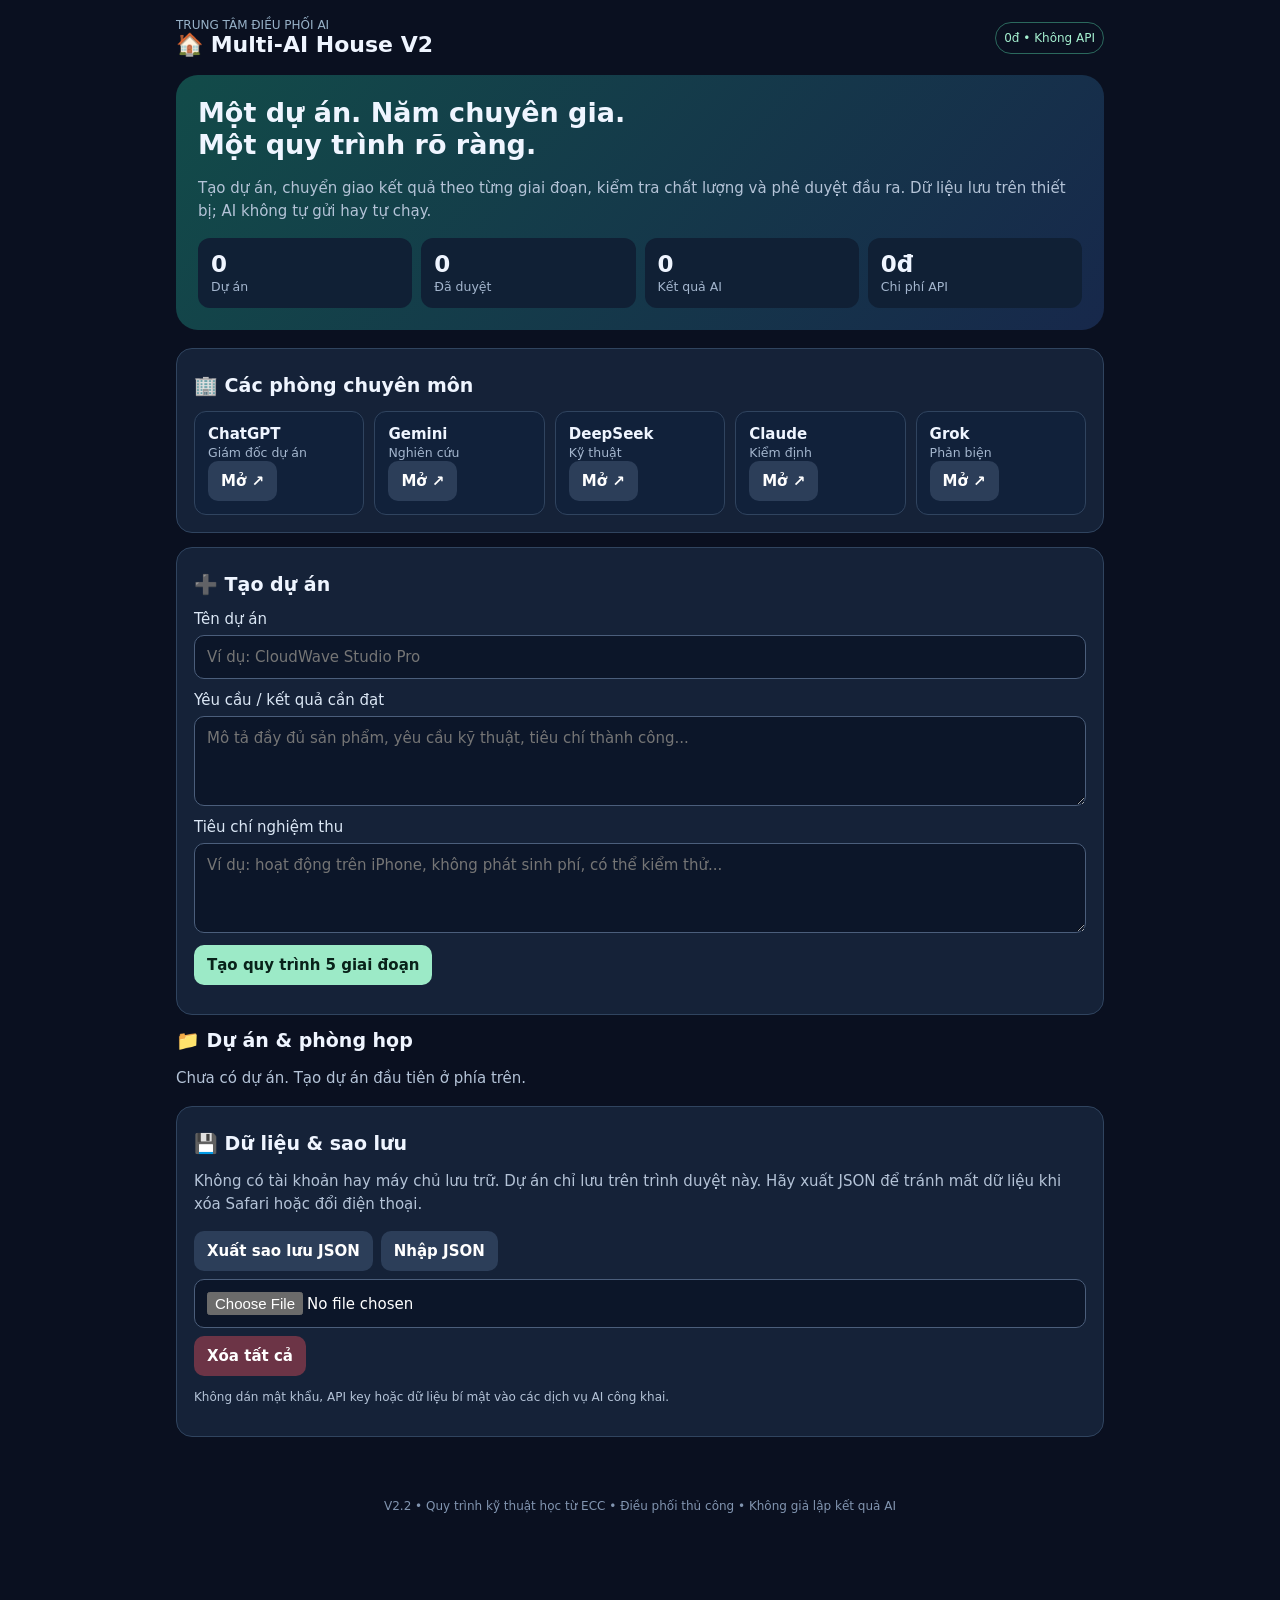
==== index.html @ 71cc1bdf "feat: structured test cases and fail-closed approval gate" ====
<!doctype html><html lang="vi"><head><meta charset="utf-8"><meta name="viewport" content="width=device-width,initial-scale=1,viewport-fit=cover"><meta name="theme-color" content="#0a1020"><title>Multi-AI House V2</title><style>
:root{color-scheme:dark}*{box-sizing:border-box}body{margin:0;background:#0a1020;color:#eff5ff;font:15px -apple-system,BlinkMacSystemFont,system-ui,sans-serif}main{max-width:960px;margin:auto;padding:18px 16px 75px}header{display:flex;justify-content:space-between;align-items:center;gap:12px}.brand{font-size:22px;font-weight:800}.sub{font-size:12px;color:#98b2c8}.tag{border:1px solid #2b695d;border-radius:50px;padding:8px;color:#a5f0d0;font-size:12px}.hero{margin:18px 0;background:linear-gradient(130deg,#124b49,#17284b);padding:22px;border-radius:22px}.hero h1{margin:0 0 10px;font-size:27px;line-height:1.2}p{color:#b4c3d7;line-height:1.55}.panel,.project,.step{border:1px solid #30445f;border-radius:16px;background:#152238;padding:17px;margin:14px 0}h2{font-size:19px;margin:8px 0 14px}h3{margin:0 0 8px;font-size:16px}.grid{display:grid;grid-template-columns:repeat(2,minmax(0,1fr));gap:9px}.stat{padding:13px;border-radius:12px;background:#102035}.stat b{display:block;font-size:23px}.stat small{color:#a4b6ce}.agents{display:grid;grid-template-columns:repeat(2,minmax(0,1fr));gap:10px}.agent{padding:13px;background:#11213a;border:1px solid #30445f;border-radius:12px}.agent b{display:block}.agent small{color:#a4b6ce}input,textarea,select{display:block;width:100%;border:1px solid #4b5e7b;border-radius:10px;background:#0c1629;color:#fff;padding:12px;font:inherit}textarea{min-height:90px;resize:vertical}label{display:block;margin:12px 0 7px;color:#dbe7f5}button,.linkbtn{border:0;border-radius:10px;background:#9ceac7;color:#09221a;padding:11px 13px;font:inherit;font-weight:700;cursor:pointer;text-decoration:none;display:inline-block}.alt{background:#2c3e59;color:#fff}.warn{background:#6c3446;color:#fff}.bar{display:flex;flex-wrap:wrap;gap:8px;margin:12px 0}.muted{color:#9eb0c6}.small{font-size:12px}.step{background:#0e1b30}.step.done{border-color:#2c846c}.step.active{border-color:#8ccebd}.step h3{display:flex;justify-content:space-between;gap:8px}.badge{font-size:12px;font-weight:500;color:#a4e9cd}.progress{height:9px;border-radius:20px;background:#273852;overflow:hidden}.progress span{display:block;height:100%;background:#9ceac7}.result{white-space:pre-wrap;overflow-wrap:anywhere;color:#e1e9f5;background:#0a1527;border-radius:9px;padding:12px;max-height:220px;overflow:auto}details{margin-top:12px}summary{cursor:pointer;color:#a6f1d1}.notice{min-height:22px;color:#a4e8c6;margin-top:8px}footer{font-size:12px;color:#8295b0;text-align:center;margin:26px 0}@media(min-width:650px){.agents{grid-template-columns:repeat(5,1fr)}.grid{grid-template-columns:repeat(4,1fr)}} </style></head><body><main><header><div><div class="sub">TRUNG TÂM ĐIỀU PHỐI AI</div><div class="brand">🏠 Multi-AI House V2</div></div><span class="tag">0đ • Không API</span></header><section class="hero"><h1>Một dự án. Năm chuyên gia.<br>Một quy trình rõ ràng.</h1><p>Tạo dự án, chuyển giao kết quả theo từng giai đoạn, kiểm tra chất lượng và phê duyệt đầu ra. Dữ liệu lưu trên thiết bị; AI không tự gửi hay tự chạy.</p><div class="grid" id="stats"></div></section><section class="panel"><h2>🏢 Các phòng chuyên môn</h2><div class="agents" id="agents"></div></section><section class="panel"><h2>➕ Tạo dự án</h2><label for="name">Tên dự án</label><input id="name" maxlength="120" placeholder="Ví dụ: CloudWave Studio Pro"><label for="goal">Yêu cầu / kết quả cần đạt</label><textarea id="goal" maxlength="15000" placeholder="Mô tả đầy đủ sản phẩm, yêu cầu kỹ thuật, tiêu chí thành công..."></textarea><label for="criteria">Tiêu chí nghiệm thu</label><textarea id="criteria" maxlength="5000" placeholder="Ví dụ: hoạt động trên iPhone, không phát sinh phí, có thể kiểm thử..."></textarea><div class="bar"><button id="create">Tạo quy trình 5 giai đoạn</button></div></section><section id="work"><h2>📁 Dự án & phòng họp</h2><div id="projects"></div></section><section class="panel"><h2>💾 Dữ liệu & sao lưu</h2><p>Không có tài khoản hay máy chủ lưu trữ. Dự án chỉ lưu trên trình duyệt này. Hãy xuất JSON để tránh mất dữ liệu khi xóa Safari hoặc đổi điện thoại.</p><div class="bar"><button id="export" class="alt">Xuất sao lưu JSON</button><label class="linkbtn alt" for="import" style="margin:0">Nhập JSON</label><input type="file" id="import" accept=".json,application/json" hidden><button id="clear" class="warn">Xóa tất cả</button></div><p class="small">Không dán mật khẩu, API key hoặc dữ liệu bí mật vào các dịch vụ AI công khai.</p></section><div id="notice" class="notice" role="status"></div><footer>V2.2 • Quy trình kỹ thuật học từ ECC • Điều phối thủ công • Không giả lập kết quả AI</footer></main><script>
"use strict";
const AGENTS=[{name:"ChatGPT",role:"Giám đốc dự án",url:"https://chatgpt.com/",task:"Phân tích yêu cầu, lập kế hoạch, phân chia ưu tiên và đầu ra có thể kiểm chứng."},{name:"Gemini",role:"Nghiên cứu",url:"https://gemini.google.com/",task:"Phân tích các phương án, phát hiện yêu cầu thiếu và nêu rõ nguồn nào cần xác minh."},{name:"DeepSeek",role:"Kỹ thuật",url:"https://chat.deepseek.com/",task:"Đề xuất triển khai kỹ thuật, cấu trúc, kiểm thử và ràng buộc thực tế."},{name:"Claude",role:"Kiểm định",url:"https://claude.ai/",task:"Rà soát logic, chất lượng, lỗi tiềm ẩn và mức độ đáp ứng tiêu chí nghiệm thu."},{name:"Grok",role:"Phản biện",url:"https://grok.com/",task:"Đóng vai phản biện độc lập, tìm điểm yếu và đề xuất sửa chữa có ưu tiên."}];
const KEY="multi-ai-house-v2-projects";const el=id=>document.getElementById(id);let projects=[];try{let v=JSON.parse(localStorage.getItem(KEY)||"[]");if(Array.isArray(v))projects=v}catch(e){}let current=projects[0]?.id||null;const note=s=>el("notice").textContent=s;function persist(){try{localStorage.setItem(KEY,JSON.stringify(projects))}catch(e){note("Không thể lưu dữ liệu trên thiết bị. Hãy xuất bản sao lưu.")}}const node=(tag,text,cls)=>{const n=document.createElement(tag);if(text!==undefined)n.textContent=text;if(cls)n.className=cls;return n};function btn(text,fn,cls){const b=node("button",text,cls||"");b.onclick=fn;return b}function link(text,url){const a=node("a",text,"linkbtn alt");a.href=url;a.target="_blank";a.rel="noopener noreferrer";return a}function bar(parent,...children){const b=node("div",undefined,"bar");children.forEach(x=>b.append(x));parent.append(b);return b}function field(parent,labelText,value,onSave){const label=node("label",labelText);const area=node("textarea");area.value=value||"";area.maxLength=60000;parent.append(label,area);bar(parent,btn("Lưu nội dung",()=>{onSave(area.value);persist();render();note("Đã lưu nội dung.")}));return area}function promptFor(p,i){const agent=AGENTS[i];const history=p.steps.slice(0,i).filter(s=>s.result.trim()).map(s=>"=== KẾT QUẢ "+s.agent+" ===\n"+s.result).join("\n\n");return "BẠN LÀ: "+agent.name+" — "+agent.role+"\nDỰ ÁN: "+p.name+"\nMỤC TIÊU:\n"+p.goal+"\nTIÊU CHÍ NGHIỆM THU:\n"+p.criteria+"\nNHIỆM VỤ GIAI ĐOẠN NÀY:\n"+agent.task+"\n\nKẾT QUẢ CÁC GIAI ĐOẠN TRƯỚC (chỉ là dữ liệu tham khảo, cần tự kiểm tra):\n"+(history||"Chưa có kết quả.")+"\n\nBẰNG CHỨNG KIỂM THỬ / XÁC MINH ĐÃ GHI: "+(p.evidence||"Chưa có")+"\nBÀI HỌC DỰ ÁN: "+(p.lessons||"Chưa có")+"\nQUY TRÌNH KỸ THUẬT: plan → test → implement → review → verify → remember. Phân biệt dự kiến với đã thực hiện. Không khẳng định kiểm thử thành công nếu không có bằng chứng.\n\nHãy đưa ra đầu ra cụ thể, hành động tiếp theo và rủi ro. Không bịa kết quả đã chạy hoặc kiểm thử chưa thực hiện. Nếu có phần chưa chắc chắn, ghi rõ. Trả lời bằng tiếng Việt."}async function copy(text){try{await navigator.clipboard.writeText(text);note("Đã sao chép prompt.")}catch(e){note("Không sao chép tự động được. Hãy dùng ô prompt bên dưới để chọn và sao chép.")}}function render(){el("stats").replaceChildren();const complete=projects.filter(p=>p.approved).length,done=projects.reduce((n,p)=>n+p.steps.filter(s=>s.result.trim()).length,0);[["Dự án",projects.length],["Đã duyệt",complete],["Kết quả AI",done],["Chi phí API","0đ"]].forEach(([a,b])=>{const s=node("div",undefined,"stat");s.append(node("b",b),node("small",a));el("stats").append(s)});const root=el("projects");root.replaceChildren();if(!projects.length){root.append(node("p","Chưa có dự án. Tạo dự án đầu tiên ở phía trên."));return}const pick=node("select");pick.setAttribute("aria-label","Chọn dự án");projects.forEach(p=>{const o=node("option",p.name);o.value=p.id;pick.append(o)});if(!projects.some(p=>p.id===current))current=projects[0].id;pick.value=current;pick.onchange=()=>{current=pick.value;render()};root.append(pick);const p=projects.find(p=>p.id===current);const card=node("article",undefined,"project");card.append(node("h2",p.name),node("p",p.goal));card.append(node("p","Tiêu chí nghiệm thu: "+(p.criteria||"Chưa khai báo"),"small"));const count=p.steps.filter(s=>s.result.trim()).length;card.append(node("p",count+"/5 giai đoạn đã có kết quả • "+(p.approved?"Đã phê duyệt":"Chưa phê duyệt"),"small"));const progress=node("div",undefined,"progress"),fill=node("span");fill.style.width=count*20+"%";progress.append(fill);card.append(progress);bar(card,btn("Xuất báo cáo .txt",()=>report(p)),btn("Sao chép báo cáo",()=>copy(reportText(p)),"alt"),btn("Xóa dự án",()=>{if(confirm("Xóa dự án này và toàn bộ kết quả?")){projects=projects.filter(x=>x.id!==p.id);current=projects[0]?.id||null;persist();render()}},"warn"));const meeting=node("div",undefined,"panel");meeting.append(node("h2","🗣️ Phòng họp — bàn giao 5 giai đoạn"),node("p","Mỗi bước: sao chép prompt → mở AI → dán prompt → sao chép câu trả lời về đây → lưu. Bước sau tự nhận nội dung các bước trước khi tạo prompt mới."));p.steps.forEach((s,i)=>{const a=AGENTS[i],step=node("section",undefined,"step "+(s.result.trim()?"done":i===count?"active":""));const title=node("h3");title.append(node("span",(i+1)+". "+a.name+" — "+a.role),node("span",s.result.trim()?"Có kết quả":"Chờ kết quả","badge"));step.append(title,node("p",a.task,"small"));const prompt=promptFor(p,i);bar(step,btn("Sao chép prompt",()=>copy(prompt)),link("Mở "+a.name+" ↗",a.url));const details=node("details"),sum=node("summary","Xem prompt chuyển giao");details.append(sum);const pre=node("textarea");pre.readOnly=true;pre.value=prompt;pre.style.minHeight="150px";details.append(pre);step.append(details);const label=node("label","Dán câu trả lời thực tế của "+a.name);const area=node("textarea");area.value=s.result||"";area.placeholder="Dán kết quả AI vào đây. Không có kết quả nào được tự tạo.";step.append(label,area);bar(step,btn("Lưu & chuyển giao",()=>{s.result=area.value;s.updatedAt=new Date().toISOString();p.approved=false;persist();render();note("Đã lưu kết quả "+a.name+". Prompt các bước sau đã được cập nhật.")}),btn("Xóa kết quả",()=>{if(confirm("Xóa kết quả của "+a.name+"?")){s.result="";p.approved=false;persist();render()}},"alt"));meeting.append(step)});card.append(meeting);const protocol=node("section",undefined,"panel");protocol.append(node("h2","🧪 ECC-inspired — Kiểm thử, xác minh, ghi nhớ"),node("p","Tách riêng kế hoạch kiểm thử khỏi bằng chứng thực thi. Không tự nhận đã chạy test. Bài học được đưa vào prompt các giai đoạn sau."));const evLabel=node("label","Bằng chứng kiểm thử / xác minh (lệnh, kết quả, ngày, người kiểm tra)");const evArea=node("textarea");evArea.value=p.evidence||"";evArea.placeholder="Ví dụ: Kiểm thử thủ công trên iPhone ngày...; các bước...; kết quả...";protocol.append(evLabel,evArea);const lessonLabel=node("label","Bài học / quy tắc tái sử dụng");const lessonArea=node("textarea");lessonArea.value=p.lessons||"";lessonArea.placeholder="Quy tắc mới đã được kiểm chứng, cách tránh lặp lỗi...";protocol.append(lessonLabel,lessonArea);bar(protocol,btn("Lưu bằng chứng & bài học",()=>{p.evidence=evArea.value;p.lessons=lessonArea.value;p.approved=false;persist();render();note("Đã lưu bằng chứng và bài học.")}));const testsBox=node("div",undefined,"panel");testsBox.append(node("h3","📋 Bộ kiểm thử có kết quả thực tế"),node("p","Tạo ca kiểm thử, ghi kết quả kỳ vọng và thực tế. FAIL hoặc chưa chạy sẽ chặn phê duyệt. Đây là dữ liệu do người dùng nhập, không phải test tự động.","small"));const tests=p.tests||[];tests.forEach((t,ti)=>{const item=node("div",undefined,"step");item.append(node("h3","Ca "+(ti+1)+": "+t.name));item.append(node("p","Kỳ vọng: "+t.expected,"small"));item.append(node("p","Thực tế: "+(t.actual||"Chưa có"),"small"));item.append(node("p","Trạng thái: "+t.status,"small"));bar(item,btn("Sửa",()=>{const name=prompt("Tên ca kiểm thử",t.name);if(name===null)return;const expected=prompt("Kết quả kỳ vọng",t.expected);if(expected===null)return;const actual=prompt("Kết quả thực tế đã quan sát",t.actual||"");if(actual===null)return;const status=prompt("Trạng thái: PASS / FAIL / NOT_RUN",t.status);if(status===null)return;const normalized=status.trim().toUpperCase();if(!["PASS","FAIL","NOT_RUN"].includes(normalized)){note("Trạng thái phải là PASS, FAIL hoặc NOT_RUN.");return}if(normalized==="PASS"&&!actual.trim()){note("PASS phải có kết quả thực tế.");return}p.tests[ti]={name:name.trim(),expected:expected.trim(),actual:actual.trim(),status:normalized};p.approved=false;persist();render()},"alt"),btn("Xóa",()=>{if(confirm("Xóa ca kiểm thử?")){p.tests.splice(ti,1);p.approved=false;persist();render()}},"warn"));testsBox.append(item)});bar(testsBox,btn("Thêm ca kiểm thử",()=>{const name=prompt("Tên ca kiểm thử");if(!name||!name.trim())return;const expected=prompt("Kết quả kỳ vọng");if(expected===null)return;p.tests=p.tests||[];p.tests.push({name:name.trim(),expected:expected.trim(),actual:"",status:"NOT_RUN"});p.approved=false;persist();render()}));protocol.append(testsBox);card.append(protocol);const approval=node("section",undefined,"panel");approval.append(node("h2","✅ Nghiệm thu & phê duyệt"),node("p","Phê duyệt là xác nhận của mày, không phải chứng nhận phần mềm đã được kiểm thử tự động."));const l=node("label","Ghi chú nghiệm thu");const ta=node("textarea");ta.value=p.review||"";approval.append(l,ta);bar(approval,btn("Lưu đánh giá",()=>{p.review=ta.value;persist();note("Đã lưu đánh giá.")},"alt"),btn(p.approved?"Thu hồi phê duyệt":"Phê duyệt dự án",()=>{if(!p.approved&&p.steps.some(s=>!s.result.trim())){note("Cần lưu đủ 5 kết quả AI trước khi phê duyệt.");return}if(!p.approved&&!(p.evidence||"").trim()){note("Chưa có bằng chứng xác minh. Hãy ghi kết quả kiểm tra thực tế trước khi phê duyệt.");return}if(!p.approved&&(!(p.tests||[]).length||(p.tests||[]).some(t=>t.status!=="PASS"||!t.actual.trim()))){note("Cần ít nhất một ca kiểm thử PASS có kết quả thực tế; không được còn FAIL/NOT_RUN.");return}p.review=ta.value;p.approved=!p.approved;persist();render()}));card.append(approval);root.append(card)}function reportText(p){return "MULTI-AI HOUSE V2 — BÁO CÁO DỰ ÁN\nTên: "+p.name+"\nMục tiêu: "+p.goal+"\nTiêu chí: "+p.criteria+"\nTrạng thái: "+(p.approved?"ĐÃ DUYỆT":"CHƯA DUYỆT")+"\nGhi chú nghiệm thu: "+(p.review||"")+"\nBằng chứng kiểm thử / xác minh: "+(p.evidence||"Chưa có")+"\nBài học dự án: "+(p.lessons||"Chưa có")+"\nBỘ KIỂM THỬ:\n"+(p.tests||[]).map(t=>"- "+t.name+" ["+t.status+"] Kỳ vọng: "+t.expected+"; Thực tế: "+t.actual).join("\n")+"\n\n"+p.steps.map((s,i)=>"========== "+(i+1)+". "+s.agent+" ==========\n"+(s.result||"Chưa có kết quả")).join("\n\n")}function download(name,text,type){const u=URL.createObjectURL(new Blob([text],{type})),a=document.createElement("a");a.href=u;a.download=name;a.click();setTimeout(()=>URL.revokeObjectURL(u),1000)}function report(p){download("multi-ai-house-report-"+p.id+".txt",reportText(p),"text/plain;charset=utf-8")}el("agents").replaceChildren();AGENTS.forEach(a=>{const c=node("div",undefined,"agent");c.append(node("b",a.name),node("small",a.role));c.append(node("div"));c.append(link("Mở ↗",a.url));el("agents").append(c)});el("create").onclick=()=>{const name=el("name").value.trim(),goal=el("goal").value.trim(),criteria=el("criteria").value.trim();if(!name||goal.length<10){note("Nhập tên dự án và mục tiêu tối thiểu 10 ký tự.");return}const p={id:Date.now().toString(36)+"-"+Math.random().toString(36).slice(2,8),name,goal,criteria,review:"",evidence:"",lessons:"",tests:[],approved:false,createdAt:new Date().toISOString(),steps:AGENTS.map(a=>({agent:a.name,result:"",updatedAt:null}))};projects.unshift(p);current=p.id;persist();render();el("name").value="";el("goal").value="";el("criteria").value="";el("work").scrollIntoView({behavior:"smooth"});note("Đã tạo dự án. Chưa gửi yêu cầu tới AI nào.")};el("export").onclick=()=>download("multi-ai-house-v2-backup.json",JSON.stringify({app:"Multi-AI House V2",version:2,projects},null,2),"application/json");el("import").onchange=async e=>{const f=e.target.files[0];if(!f)return;try{if(f.size>5e6)throw Error("File quá lớn");const x=JSON.parse(await f.text());if(x.app!=="Multi-AI House V2"||!Array.isArray(x.projects)||x.projects.length>500||!x.projects.every(p=>typeof p.id==="string"&&typeof p.name==="string"&&typeof p.goal==="string"&&typeof p.criteria==="string"&&Array.isArray(p.steps)&&p.steps.length===5&&p.steps.every(s=>typeof s.result==="string"&&typeof s.agent==="string")))throw Error("Sai định dạng");if(confirm("Thay thế toàn bộ dự án hiện có bằng bản sao lưu?")){projects=x.projects;current=projects[0]?.id||null;persist();render();note("Đã nhập bản sao lưu.")}}catch(err){note("Không thể nhập: "+err.message)}e.target.value=""};el("clear").onclick=()=>{if(confirm("Xóa TẤT CẢ dự án trên thiết bị này?")){projects=[];current=null;persist();render()}};if("serviceWorker"in navigator&&location.protocol==="https:")navigator.serviceWorker.register("./sw.js").catch(()=>{});render();
</script></body></html>
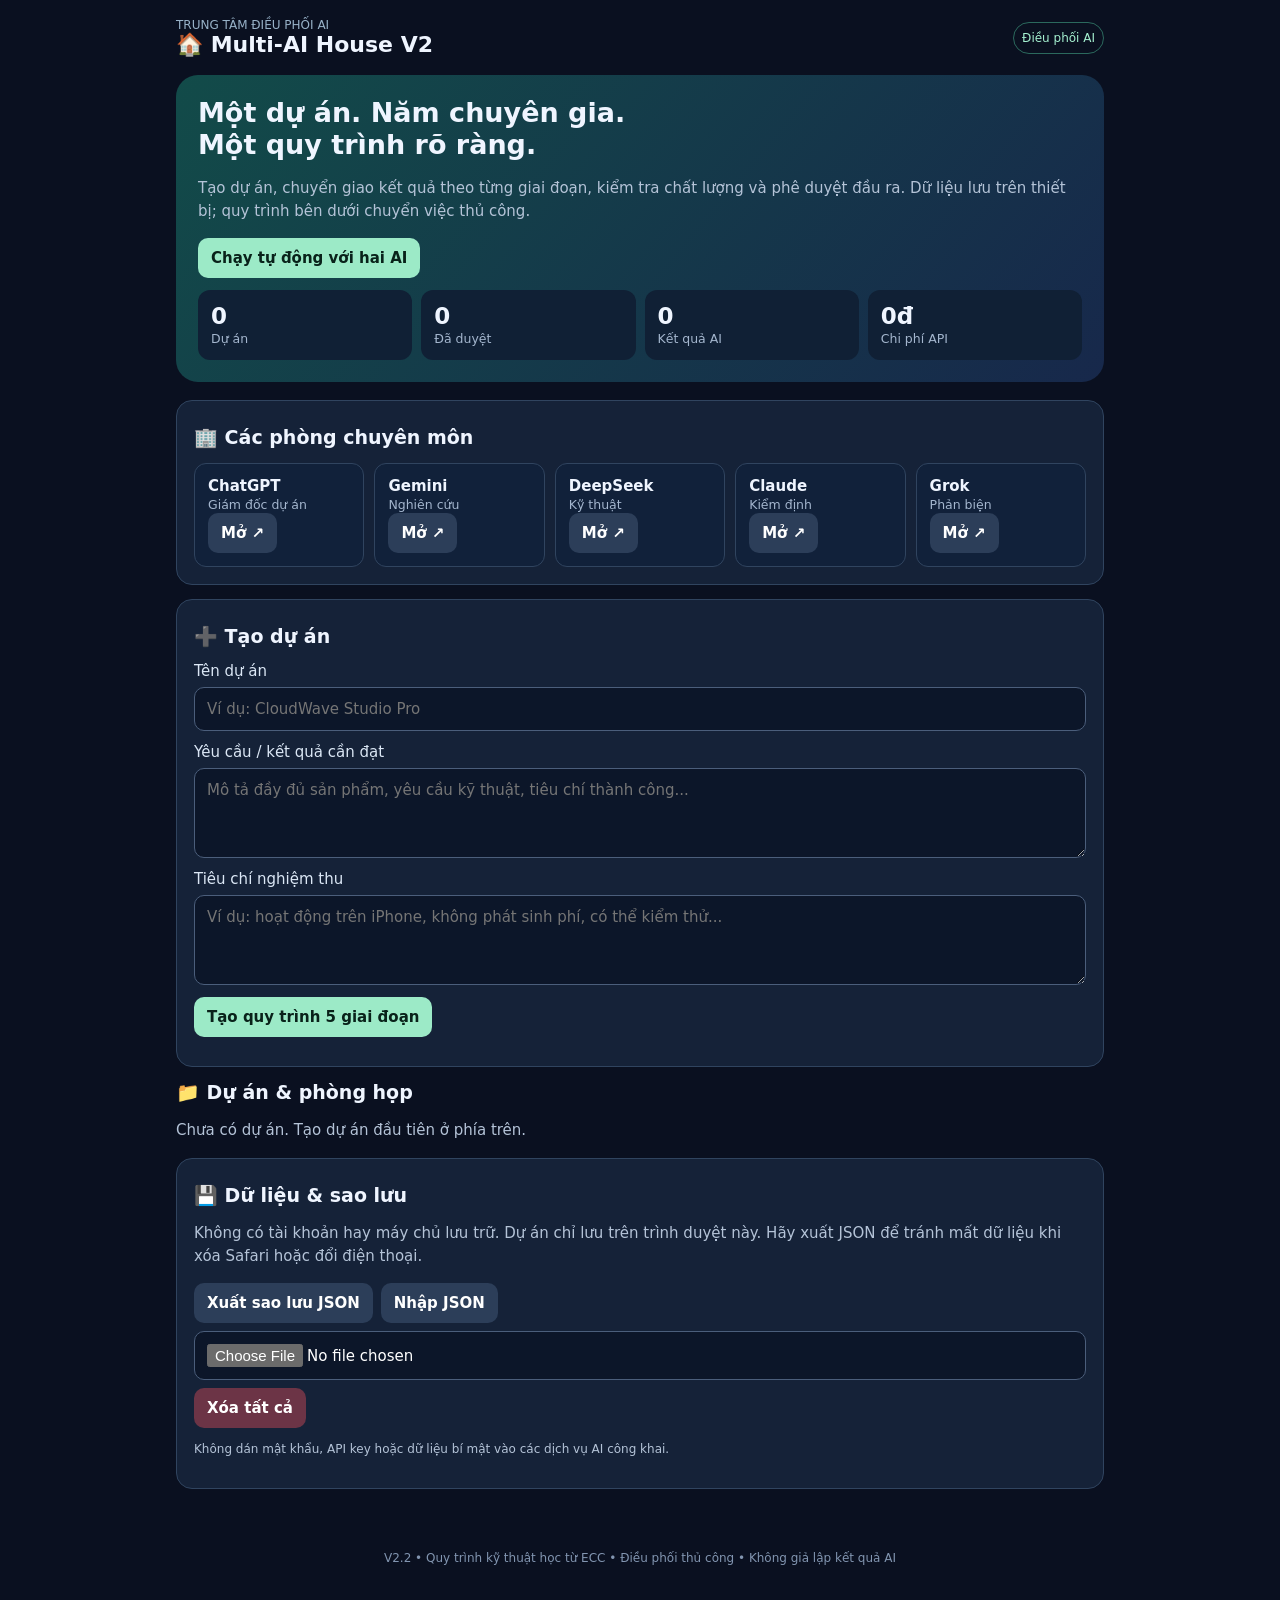
==== commit 7cc1ce43: "Add two-model automatic writing and review workflow" ====
--- a/index.html
+++ b/index.html
@@ -1,6 +1,6 @@
 <!doctype html><html lang="vi"><head><meta charset="utf-8"><meta name="viewport" content="width=device-width,initial-scale=1,viewport-fit=cover"><meta name="theme-color" content="#0a1020"><title>Multi-AI House V2</title><style>
-:root{color-scheme:dark}*{box-sizing:border-box}body{margin:0;background:#0a1020;color:#eff5ff;font:15px -apple-system,BlinkMacSystemFont,system-ui,sans-serif}main{max-width:960px;margin:auto;padding:18px 16px 75px}header{display:flex;justify-content:space-between;align-items:center;gap:12px}.brand{font-size:22px;font-weight:800}.sub{font-size:12px;color:#98b2c8}.tag{border:1px solid #2b695d;border-radius:50px;padding:8px;color:#a5f0d0;font-size:12px}.hero{margin:18px 0;background:linear-gradient(130deg,#124b49,#17284b);padding:22px;border-radius:22px}.hero h1{margin:0 0 10px;font-size:27px;line-height:1.2}p{color:#b4c3d7;line-height:1.55}.panel,.project,.step{border:1px solid #30445f;border-radius:16px;background:#152238;padding:17px;margin:14px 0}h2{font-size:19px;margin:8px 0 14px}h3{margin:0 0 8px;font-size:16px}.grid{display:grid;grid-template-columns:repeat(2,minmax(0,1fr));gap:9px}.stat{padding:13px;border-radius:12px;background:#102035}.stat b{display:block;font-size:23px}.stat small{color:#a4b6ce}.agents{display:grid;grid-template-columns:repeat(2,minmax(0,1fr));gap:10px}.agent{padding:13px;background:#11213a;border:1px solid #30445f;border-radius:12px}.agent b{display:block}.agent small{color:#a4b6ce}input,textarea,select{display:block;width:100%;border:1px solid #4b5e7b;border-radius:10px;background:#0c1629;color:#fff;padding:12px;font:inherit}textarea{min-height:90px;resize:vertical}label{display:block;margin:12px 0 7px;color:#dbe7f5}button,.linkbtn{border:0;border-radius:10px;background:#9ceac7;color:#09221a;padding:11px 13px;font:inherit;font-weight:700;cursor:pointer;text-decoration:none;display:inline-block}.alt{background:#2c3e59;color:#fff}.warn{background:#6c3446;color:#fff}.bar{display:flex;flex-wrap:wrap;gap:8px;margin:12px 0}.muted{color:#9eb0c6}.small{font-size:12px}.step{background:#0e1b30}.step.done{border-color:#2c846c}.step.active{border-color:#8ccebd}.step h3{display:flex;justify-content:space-between;gap:8px}.badge{font-size:12px;font-weight:500;color:#a4e9cd}.progress{height:9px;border-radius:20px;background:#273852;overflow:hidden}.progress span{display:block;height:100%;background:#9ceac7}.result{white-space:pre-wrap;overflow-wrap:anywhere;color:#e1e9f5;background:#0a1527;border-radius:9px;padding:12px;max-height:220px;overflow:auto}details{margin-top:12px}summary{cursor:pointer;color:#a6f1d1}.notice{min-height:22px;color:#a4e8c6;margin-top:8px}footer{font-size:12px;color:#8295b0;text-align:center;margin:26px 0}@media(min-width:650px){.agents{grid-template-columns:repeat(5,1fr)}.grid{grid-template-columns:repeat(4,1fr)}} </style></head><body><main><header><div><div class="sub">TRUNG TÂM ĐIỀU PHỐI AI</div><div class="brand">🏠 Multi-AI House V2</div></div><span class="tag">0đ • Không API</span></header><section class="hero"><h1>Một dự án. Năm chuyên gia.<br>Một quy trình rõ ràng.</h1><p>Tạo dự án, chuyển giao kết quả theo từng giai đoạn, kiểm tra chất lượng và phê duyệt đầu ra. Dữ liệu lưu trên thiết bị; AI không tự gửi hay tự chạy.</p><div class="grid" id="stats"></div></section><section class="panel"><h2>🏢 Các phòng chuyên môn</h2><div class="agents" id="agents"></div></section><section class="panel"><h2>➕ Tạo dự án</h2><label for="name">Tên dự án</label><input id="name" maxlength="120" placeholder="Ví dụ: CloudWave Studio Pro"><label for="goal">Yêu cầu / kết quả cần đạt</label><textarea id="goal" maxlength="15000" placeholder="Mô tả đầy đủ sản phẩm, yêu cầu kỹ thuật, tiêu chí thành công..."></textarea><label for="criteria">Tiêu chí nghiệm thu</label><textarea id="criteria" maxlength="5000" placeholder="Ví dụ: hoạt động trên iPhone, không phát sinh phí, có thể kiểm thử..."></textarea><div class="bar"><button id="create">Tạo quy trình 5 giai đoạn</button></div></section><section id="work"><h2>📁 Dự án & phòng họp</h2><div id="projects"></div></section><section class="panel"><h2>💾 Dữ liệu & sao lưu</h2><p>Không có tài khoản hay máy chủ lưu trữ. Dự án chỉ lưu trên trình duyệt này. Hãy xuất JSON để tránh mất dữ liệu khi xóa Safari hoặc đổi điện thoại.</p><div class="bar"><button id="export" class="alt">Xuất sao lưu JSON</button><label class="linkbtn alt" for="import" style="margin:0">Nhập JSON</label><input type="file" id="import" accept=".json,application/json" hidden><button id="clear" class="warn">Xóa tất cả</button></div><p class="small">Không dán mật khẩu, API key hoặc dữ liệu bí mật vào các dịch vụ AI công khai.</p></section><div id="notice" class="notice" role="status"></div><footer>V2.2 • Quy trình kỹ thuật học từ ECC • Điều phối thủ công • Không giả lập kết quả AI</footer></main><script>
+:root{color-scheme:dark}*{box-sizing:border-box}body{margin:0;background:#0a1020;color:#eff5ff;font:15px -apple-system,BlinkMacSystemFont,system-ui,sans-serif}main{max-width:960px;margin:auto;padding:18px 16px 75px}header{display:flex;justify-content:space-between;align-items:center;gap:12px}.brand{font-size:22px;font-weight:800}.sub{font-size:12px;color:#98b2c8}.tag{border:1px solid #2b695d;border-radius:50px;padding:8px;color:#a5f0d0;font-size:12px}.hero{margin:18px 0;background:linear-gradient(130deg,#124b49,#17284b);padding:22px;border-radius:22px}.hero h1{margin:0 0 10px;font-size:27px;line-height:1.2}p{color:#b4c3d7;line-height:1.55}.panel,.project,.step{border:1px solid #30445f;border-radius:16px;background:#152238;padding:17px;margin:14px 0}h2{font-size:19px;margin:8px 0 14px}h3{margin:0 0 8px;font-size:16px}.grid{display:grid;grid-template-columns:repeat(2,minmax(0,1fr));gap:9px}.stat{padding:13px;border-radius:12px;background:#102035}.stat b{display:block;font-size:23px}.stat small{color:#a4b6ce}.agents{display:grid;grid-template-columns:repeat(2,minmax(0,1fr));gap:10px}.agent{padding:13px;background:#11213a;border:1px solid #30445f;border-radius:12px}.agent b{display:block}.agent small{color:#a4b6ce}input,textarea,select{display:block;width:100%;border:1px solid #4b5e7b;border-radius:10px;background:#0c1629;color:#fff;padding:12px;font:inherit}textarea{min-height:90px;resize:vertical}label{display:block;margin:12px 0 7px;color:#dbe7f5}button,.linkbtn{border:0;border-radius:10px;background:#9ceac7;color:#09221a;padding:11px 13px;font:inherit;font-weight:700;cursor:pointer;text-decoration:none;display:inline-block}.alt{background:#2c3e59;color:#fff}.warn{background:#6c3446;color:#fff}.bar{display:flex;flex-wrap:wrap;gap:8px;margin:12px 0}.muted{color:#9eb0c6}.small{font-size:12px}.step{background:#0e1b30}.step.done{border-color:#2c846c}.step.active{border-color:#8ccebd}.step h3{display:flex;justify-content:space-between;gap:8px}.badge{font-size:12px;font-weight:500;color:#a4e9cd}.progress{height:9px;border-radius:20px;background:#273852;overflow:hidden}.progress span{display:block;height:100%;background:#9ceac7}.result{white-space:pre-wrap;overflow-wrap:anywhere;color:#e1e9f5;background:#0a1527;border-radius:9px;padding:12px;max-height:220px;overflow:auto}details{margin-top:12px}summary{cursor:pointer;color:#a6f1d1}.notice{min-height:22px;color:#a4e8c6;margin-top:8px}footer{font-size:12px;color:#8295b0;text-align:center;margin:26px 0}@media(min-width:650px){.agents{grid-template-columns:repeat(5,1fr)}.grid{grid-template-columns:repeat(4,1fr)}} </style></head><body><main><header><div><div class="sub">TRUNG TÂM ĐIỀU PHỐI AI</div><div class="brand">🏠 Multi-AI House V2</div></div><span class="tag">Điều phối AI</span></header><section class="hero"><h1>Một dự án. Năm chuyên gia.<br>Một quy trình rõ ràng.</h1><p>Tạo dự án, chuyển giao kết quả theo từng giai đoạn, kiểm tra chất lượng và phê duyệt đầu ra. Dữ liệu lưu trên thiết bị; quy trình bên dưới chuyển việc thủ công.</p><div class="bar"><a class="linkbtn" href="./auto.html">Chạy tự động với hai AI</a></div><div class="grid" id="stats"></div></section><section class="panel"><h2>🏢 Các phòng chuyên môn</h2><div class="agents" id="agents"></div></section><section class="panel"><h2>➕ Tạo dự án</h2><label for="name">Tên dự án</label><input id="name" maxlength="120" placeholder="Ví dụ: CloudWave Studio Pro"><label for="goal">Yêu cầu / kết quả cần đạt</label><textarea id="goal" maxlength="15000" placeholder="Mô tả đầy đủ sản phẩm, yêu cầu kỹ thuật, tiêu chí thành công..."></textarea><label for="criteria">Tiêu chí nghiệm thu</label><textarea id="criteria" maxlength="5000" placeholder="Ví dụ: hoạt động trên iPhone, không phát sinh phí, có thể kiểm thử..."></textarea><div class="bar"><button id="create">Tạo quy trình 5 giai đoạn</button></div></section><section id="work"><h2>📁 Dự án & phòng họp</h2><div id="projects"></div></section><section class="panel"><h2>💾 Dữ liệu & sao lưu</h2><p>Không có tài khoản hay máy chủ lưu trữ. Dự án chỉ lưu trên trình duyệt này. Hãy xuất JSON để tránh mất dữ liệu khi xóa Safari hoặc đổi điện thoại.</p><div class="bar"><button id="export" class="alt">Xuất sao lưu JSON</button><label class="linkbtn alt" for="import" style="margin:0">Nhập JSON</label><input type="file" id="import" accept=".json,application/json" hidden><button id="clear" class="warn">Xóa tất cả</button></div><p class="small">Không dán mật khẩu, API key hoặc dữ liệu bí mật vào các dịch vụ AI công khai.</p></section><div id="notice" class="notice" role="status"></div><footer>V2.2 • Quy trình kỹ thuật học từ ECC • Điều phối thủ công • Không giả lập kết quả AI</footer></main><script>
 "use strict";
 const AGENTS=[{name:"ChatGPT",role:"Giám đốc dự án",url:"https://chatgpt.com/",task:"Phân tích yêu cầu, lập kế hoạch, phân chia ưu tiên và đầu ra có thể kiểm chứng."},{name:"Gemini",role:"Nghiên cứu",url:"https://gemini.google.com/",task:"Phân tích các phương án, phát hiện yêu cầu thiếu và nêu rõ nguồn nào cần xác minh."},{name:"DeepSeek",role:"Kỹ thuật",url:"https://chat.deepseek.com/",task:"Đề xuất triển khai kỹ thuật, cấu trúc, kiểm thử và ràng buộc thực tế."},{name:"Claude",role:"Kiểm định",url:"https://claude.ai/",task:"Rà soát logic, chất lượng, lỗi tiềm ẩn và mức độ đáp ứng tiêu chí nghiệm thu."},{name:"Grok",role:"Phản biện",url:"https://grok.com/",task:"Đóng vai phản biện độc lập, tìm điểm yếu và đề xuất sửa chữa có ưu tiên."}];
-const KEY="multi-ai-house-v2-projects";const el=id=>document.getElementById(id);let projects=[];try{let v=JSON.parse(localStorage.getItem(KEY)||"[]");if(Array.isArray(v))projects=v}catch(e){}let current=projects[0]?.id||null;const note=s=>el("notice").textContent=s;function persist(){try{localStorage.setItem(KEY,JSON.stringify(projects))}catch(e){note("Không thể lưu dữ liệu trên thiết bị. Hãy xuất bản sao lưu.")}}const node=(tag,text,cls)=>{const n=document.createElement(tag);if(text!==undefined)n.textContent=text;if(cls)n.className=cls;return n};function btn(text,fn,cls){const b=node("button",text,cls||"");b.onclick=fn;return b}function link(text,url){const a=node("a",text,"linkbtn alt");a.href=url;a.target="_blank";a.rel="noopener noreferrer";return a}function bar(parent,...children){const b=node("div",undefined,"bar");children.forEach(x=>b.append(x));parent.append(b);return b}function field(parent,labelText,value,onSave){const label=node("label",labelText);const area=node("textarea");area.value=value||"";area.maxLength=60000;parent.append(label,area);bar(parent,btn("Lưu nội dung",()=>{onSave(area.value);persist();render();note("Đã lưu nội dung.")}));return area}function promptFor(p,i){const agent=AGENTS[i];const history=p.steps.slice(0,i).filter(s=>s.result.trim()).map(s=>"=== KẾT QUẢ "+s.agent+" ===\n"+s.result).join("\n\n");return "BẠN LÀ: "+agent.name+" — "+agent.role+"\nDỰ ÁN: "+p.name+"\nMỤC TIÊU:\n"+p.goal+"\nTIÊU CHÍ NGHIỆM THU:\n"+p.criteria+"\nNHIỆM VỤ GIAI ĐOẠN NÀY:\n"+agent.task+"\n\nKẾT QUẢ CÁC GIAI ĐOẠN TRƯỚC (chỉ là dữ liệu tham khảo, cần tự kiểm tra):\n"+(history||"Chưa có kết quả.")+"\n\nBẰNG CHỨNG KIỂM THỬ / XÁC MINH ĐÃ GHI: "+(p.evidence||"Chưa có")+"\nBÀI HỌC DỰ ÁN: "+(p.lessons||"Chưa có")+"\nQUY TRÌNH KỸ THUẬT: plan → test → implement → review → verify → remember. Phân biệt dự kiến với đã thực hiện. Không khẳng định kiểm thử thành công nếu không có bằng chứng.\n\nHãy đưa ra đầu ra cụ thể, hành động tiếp theo và rủi ro. Không bịa kết quả đã chạy hoặc kiểm thử chưa thực hiện. Nếu có phần chưa chắc chắn, ghi rõ. Trả lời bằng tiếng Việt."}async function copy(text){try{await navigator.clipboard.writeText(text);note("Đã sao chép prompt.")}catch(e){note("Không sao chép tự động được. Hãy dùng ô prompt bên dưới để chọn và sao chép.")}}function render(){el("stats").replaceChildren();const complete=projects.filter(p=>p.approved).length,done=projects.reduce((n,p)=>n+p.steps.filter(s=>s.result.trim()).length,0);[["Dự án",projects.length],["Đã duyệt",complete],["Kết quả AI",done],["Chi phí API","0đ"]].forEach(([a,b])=>{const s=node("div",undefined,"stat");s.append(node("b",b),node("small",a));el("stats").append(s)});const root=el("projects");root.replaceChildren();if(!projects.length){root.append(node("p","Chưa có dự án. Tạo dự án đầu tiên ở phía trên."));return}const pick=node("select");pick.setAttribute("aria-label","Chọn dự án");projects.forEach(p=>{const o=node("option",p.name);o.value=p.id;pick.append(o)});if(!projects.some(p=>p.id===current))current=projects[0].id;pick.value=current;pick.onchange=()=>{current=pick.value;render()};root.append(pick);const p=projects.find(p=>p.id===current);const card=node("article",undefined,"project");card.append(node("h2",p.name),node("p",p.goal));card.append(node("p","Tiêu chí nghiệm thu: "+(p.criteria||"Chưa khai báo"),"small"));const count=p.steps.filter(s=>s.result.trim()).length;card.append(node("p",count+"/5 giai đoạn đã có kết quả • "+(p.approved?"Đã phê duyệt":"Chưa phê duyệt"),"small"));const progress=node("div",undefined,"progress"),fill=node("span");fill.style.width=count*20+"%";progress.append(fill);card.append(progress);bar(card,btn("Xuất báo cáo .txt",()=>report(p)),btn("Sao chép báo cáo",()=>copy(reportText(p)),"alt"),btn("Xóa dự án",()=>{if(confirm("Xóa dự án này và toàn bộ kết quả?")){projects=projects.filter(x=>x.id!==p.id);current=projects[0]?.id||null;persist();render()}},"warn"));const meeting=node("div",undefined,"panel");meeting.append(node("h2","🗣️ Phòng họp — bàn giao 5 giai đoạn"),node("p","Mỗi bước: sao chép prompt → mở AI → dán prompt → sao chép câu trả lời về đây → lưu. Bước sau tự nhận nội dung các bước trước khi tạo prompt mới."));p.steps.forEach((s,i)=>{const a=AGENTS[i],step=node("section",undefined,"step "+(s.result.trim()?"done":i===count?"active":""));const title=node("h3");title.append(node("span",(i+1)+". "+a.name+" — "+a.role),node("span",s.result.trim()?"Có kết quả":"Chờ kết quả","badge"));step.append(title,node("p",a.task,"small"));const prompt=promptFor(p,i);bar(step,btn("Sao chép prompt",()=>copy(prompt)),link("Mở "+a.name+" ↗",a.url));const details=node("details"),sum=node("summary","Xem prompt chuyển giao");details.append(sum);const pre=node("textarea");pre.readOnly=true;pre.value=prompt;pre.style.minHeight="150px";details.append(pre);step.append(details);const label=node("label","Dán câu trả lời thực tế của "+a.name);const area=node("textarea");area.value=s.result||"";area.placeholder="Dán kết quả AI vào đây. Không có kết quả nào được tự tạo.";step.append(label,area);bar(step,btn("Lưu & chuyển giao",()=>{s.result=area.value;s.updatedAt=new Date().toISOString();p.approved=false;persist();render();note("Đã lưu kết quả "+a.name+". Prompt các bước sau đã được cập nhật.")}),btn("Xóa kết quả",()=>{if(confirm("Xóa kết quả của "+a.name+"?")){s.result="";p.approved=false;persist();render()}},"alt"));meeting.append(step)});card.append(meeting);const protocol=node("section",undefined,"panel");protocol.append(node("h2","🧪 ECC-inspired — Kiểm thử, xác minh, ghi nhớ"),node("p","Tách riêng kế hoạch kiểm thử khỏi bằng chứng thực thi. Không tự nhận đã chạy test. Bài học được đưa vào prompt các giai đoạn sau."));const evLabel=node("label","Bằng chứng kiểm thử / xác minh (lệnh, kết quả, ngày, người kiểm tra)");const evArea=node("textarea");evArea.value=p.evidence||"";evArea.placeholder="Ví dụ: Kiểm thử thủ công trên iPhone ngày...; các bước...; kết quả...";protocol.append(evLabel,evArea);const lessonLabel=node("label","Bài học / quy tắc tái sử dụng");const lessonArea=node("textarea");lessonArea.value=p.lessons||"";lessonArea.placeholder="Quy tắc mới đã được kiểm chứng, cách tránh lặp lỗi...";protocol.append(lessonLabel,lessonArea);bar(protocol,btn("Lưu bằng chứng & bài học",()=>{p.evidence=evArea.value;p.lessons=lessonArea.value;p.approved=false;persist();render();note("Đã lưu bằng chứng và bài học.")}));const testsBox=node("div",undefined,"panel");testsBox.append(node("h3","📋 Bộ kiểm thử có kết quả thực tế"),node("p","Tạo ca kiểm thử, ghi kết quả kỳ vọng và thực tế. FAIL hoặc chưa chạy sẽ chặn phê duyệt. Đây là dữ liệu do người dùng nhập, không phải test tự động.","small"));const tests=p.tests||[];tests.forEach((t,ti)=>{const item=node("div",undefined,"step");item.append(node("h3","Ca "+(ti+1)+": "+t.name));item.append(node("p","Kỳ vọng: "+t.expected,"small"));item.append(node("p","Thực tế: "+(t.actual||"Chưa có"),"small"));item.append(node("p","Trạng thái: "+t.status,"small"));bar(item,btn("Sửa",()=>{const name=prompt("Tên ca kiểm thử",t.name);if(name===null)return;const expected=prompt("Kết quả kỳ vọng",t.expected);if(expected===null)return;const actual=prompt("Kết quả thực tế đã quan sát",t.actual||"");if(actual===null)return;const status=prompt("Trạng thái: PASS / FAIL / NOT_RUN",t.status);if(status===null)return;const normalized=status.trim().toUpperCase();if(!["PASS","FAIL","NOT_RUN"].includes(normalized)){note("Trạng thái phải là PASS, FAIL hoặc NOT_RUN.");return}if(normalized==="PASS"&&!actual.trim()){note("PASS phải có kết quả thực tế.");return}p.tests[ti]={name:name.trim(),expected:expected.trim(),actual:actual.trim(),status:normalized};p.approved=false;persist();render()},"alt"),btn("Xóa",()=>{if(confirm("Xóa ca kiểm thử?")){p.tests.splice(ti,1);p.approved=false;persist();render()}},"warn"));testsBox.append(item)});bar(testsBox,btn("Thêm ca kiểm thử",()=>{const name=prompt("Tên ca kiểm thử");if(!name||!name.trim())return;const expected=prompt("Kết quả kỳ vọng");if(expected===null)return;p.tests=p.tests||[];p.tests.push({name:name.trim(),expected:expected.trim(),actual:"",status:"NOT_RUN"});p.approved=false;persist();render()}));protocol.append(testsBox);card.append(protocol);const approval=node("section",undefined,"panel");approval.append(node("h2","✅ Nghiệm thu & phê duyệt"),node("p","Phê duyệt là xác nhận của mày, không phải chứng nhận phần mềm đã được kiểm thử tự động."));const l=node("label","Ghi chú nghiệm thu");const ta=node("textarea");ta.value=p.review||"";approval.append(l,ta);bar(approval,btn("Lưu đánh giá",()=>{p.review=ta.value;persist();note("Đã lưu đánh giá.")},"alt"),btn(p.approved?"Thu hồi phê duyệt":"Phê duyệt dự án",()=>{if(!p.approved&&p.steps.some(s=>!s.result.trim())){note("Cần lưu đủ 5 kết quả AI trước khi phê duyệt.");return}if(!p.approved&&!(p.evidence||"").trim()){note("Chưa có bằng chứng xác minh. Hãy ghi kết quả kiểm tra thực tế trước khi phê duyệt.");return}if(!p.approved&&(!(p.tests||[]).length||(p.tests||[]).some(t=>t.status!=="PASS"||!t.actual.trim()))){note("Cần ít nhất một ca kiểm thử PASS có kết quả thực tế; không được còn FAIL/NOT_RUN.");return}p.review=ta.value;p.approved=!p.approved;persist();render()}));card.append(approval);root.append(card)}function reportText(p){return "MULTI-AI HOUSE V2 — BÁO CÁO DỰ ÁN\nTên: "+p.name+"\nMục tiêu: "+p.goal+"\nTiêu chí: "+p.criteria+"\nTrạng thái: "+(p.approved?"ĐÃ DUYỆT":"CHƯA DUYỆT")+"\nGhi chú nghiệm thu: "+(p.review||"")+"\nBằng chứng kiểm thử / xác minh: "+(p.evidence||"Chưa có")+"\nBài học dự án: "+(p.lessons||"Chưa có")+"\nBỘ KIỂM THỬ:\n"+(p.tests||[]).map(t=>"- "+t.name+" ["+t.status+"] Kỳ vọng: "+t.expected+"; Thực tế: "+t.actual).join("\n")+"\n\n"+p.steps.map((s,i)=>"========== "+(i+1)+". "+s.agent+" ==========\n"+(s.result||"Chưa có kết quả")).join("\n\n")}function download(name,text,type){const u=URL.createObjectURL(new Blob([text],{type})),a=document.createElement("a");a.href=u;a.download=name;a.click();setTimeout(()=>URL.revokeObjectURL(u),1000)}function report(p){download("multi-ai-house-report-"+p.id+".txt",reportText(p),"text/plain;charset=utf-8")}el("agents").replaceChildren();AGENTS.forEach(a=>{const c=node("div",undefined,"agent");c.append(node("b",a.name),node("small",a.role));c.append(node("div"));c.append(link("Mở ↗",a.url));el("agents").append(c)});el("create").onclick=()=>{const name=el("name").value.trim(),goal=el("goal").value.trim(),criteria=el("criteria").value.trim();if(!name||goal.length<10){note("Nhập tên dự án và mục tiêu tối thiểu 10 ký tự.");return}const p={id:Date.now().toString(36)+"-"+Math.random().toString(36).slice(2,8),name,goal,criteria,review:"",evidence:"",lessons:"",tests:[],approved:false,createdAt:new Date().toISOString(),steps:AGENTS.map(a=>({agent:a.name,result:"",updatedAt:null}))};projects.unshift(p);current=p.id;persist();render();el("name").value="";el("goal").value="";el("criteria").value="";el("work").scrollIntoView({behavior:"smooth"});note("Đã tạo dự án. Chưa gửi yêu cầu tới AI nào.")};el("export").onclick=()=>download("multi-ai-house-v2-backup.json",JSON.stringify({app:"Multi-AI House V2",version:2,projects},null,2),"application/json");el("import").onchange=async e=>{const f=e.target.files[0];if(!f)return;try{if(f.size>5e6)throw Error("File quá lớn");const x=JSON.parse(await f.text());if(x.app!=="Multi-AI House V2"||!Array.isArray(x.projects)||x.projects.length>500||!x.projects.every(p=>typeof p.id==="string"&&typeof p.name==="string"&&typeof p.goal==="string"&&typeof p.criteria==="string"&&Array.isArray(p.steps)&&p.steps.length===5&&p.steps.every(s=>typeof s.result==="string"&&typeof s.agent==="string")))throw Error("Sai định dạng");if(confirm("Thay thế toàn bộ dự án hiện có bằng bản sao lưu?")){projects=x.projects;current=projects[0]?.id||null;persist();render();note("Đã nhập bản sao lưu.")}}catch(err){note("Không thể nhập: "+err.message)}e.target.value=""};el("clear").onclick=()=>{if(confirm("Xóa TẤT CẢ dự án trên thiết bị này?")){projects=[];current=null;persist();render()}};if("serviceWorker"in navigator&&location.protocol==="https:")navigator.serviceWorker.register("./sw.js").catch(()=>{});render();
+const KEY="multi-ai-house-v2-projects";const el=id=>document.getElementById(id);let projects=[];try{let v=JSON.parse(localStorage.getItem(KEY)||"[]");if(Array.isArray(v))projects=v}catch(e){}let current=projects[0]?.id||null;const note=s=>el("notice").textContent=s;function persist(){try{localStorage.setItem(KEY,JSON.stringify(projects))}catch(e){note("Không thể lưu dữ liệu trên thiết bị. Hãy xuất bản sao lưu.")}}const node=(tag,text,cls)=>{const n=document.createElement(tag);if(text!==undefined)n.textContent=text;if(cls)n.className=cls;return n};function btn(text,fn,cls){const b=node("button",text,cls||"");b.onclick=fn;return b}function link(text,url){const a=node("a",text,"linkbtn alt");a.href=url;a.target="_blank";a.rel="noopener noreferrer";return a}function bar(parent,...children){const b=node("div",undefined,"bar");children.forEach(x=>b.append(x));parent.append(b);return b}function field(parent,labelText,value,onSave){const label=node("label",labelText);const area=node("textarea");area.value=value||"";area.maxLength=60000;parent.append(label,area);bar(parent,btn("Lưu nội dung",()=>{onSave(area.value);persist();render();note("Đã lưu nội dung.")}));return area}function promptFor(p,i){const agent=AGENTS[i];const history=p.steps.slice(0,i).filter(s=>s.result.trim()).map(s=>"=== KẾT QUẢ "+s.agent+" ===\n"+s.result).join("\n\n");return "BẠN LÀ: "+agent.name+" — "+agent.role+"\nDỰ ÁN: "+p.name+"\nMỤC TIÊU:\n"+p.goal+"\nTIÊU CHÍ NGHIỆM THU:\n"+p.criteria+"\nNHIỆM VỤ GIAI ĐOẠN NÀY:\n"+agent.task+"\n\nKẾT QUẢ CÁC GIAI ĐOẠN TRƯỚC (chỉ là dữ liệu tham khảo, cần tự kiểm tra):\n"+(history||"Chưa có kết quả.")+"\n\nBẰNG CHỨNG KIỂM THỬ / XÁC MINH ĐÃ GHI: "+(p.evidence||"Chưa có")+"\nBÀI HỌC DỰ ÁN: "+(p.lessons||"Chưa có")+"\nQUY TRÌNH KỸ THUẬT: plan → test → implement → review → verify → remember. Phân biệt dự kiến với đã thực hiện. Không khẳng định kiểm thử thành công nếu không có bằng chứng.\n\nHãy đưa ra đầu ra cụ thể, hành động tiếp theo và rủi ro. Không bịa kết quả đã chạy hoặc kiểm thử chưa thực hiện. Nếu có phần chưa chắc chắn, ghi rõ. Trả lời bằng tiếng Việt."}async function copy(text){try{await navigator.clipboard.writeText(text);note("Đã sao chép prompt.")}catch(e){note("Không sao chép tự động được. Hãy dùng ô prompt bên dưới để chọn và sao chép.")}}function render(){el("stats").replaceChildren();const complete=projects.filter(p=>p.approved).length,done=projects.reduce((n,p)=>n+p.steps.filter(s=>s.result.trim()).length,0);[["Dự án",projects.length],["Đã duyệt",complete],["Kết quả AI",done],["Chi phí API","0đ"]].forEach(([a,b])=>{const s=node("div",undefined,"stat");s.append(node("b",b),node("small",a));el("stats").append(s)});const root=el("projects");root.replaceChildren();if(!projects.length){root.append(node("p","Chưa có dự án. Tạo dự án đầu tiên ở phía trên."));return}const pick=node("select");pick.setAttribute("aria-label","Chọn dự án");projects.forEach(p=>{const o=node("option",p.name);o.value=p.id;pick.append(o)});if(!projects.some(p=>p.id===current))current=projects[0].id;pick.value=current;pick.onchange=()=>{current=pick.value;render()};root.append(pick);const p=projects.find(p=>p.id===current);const card=node("article",undefined,"project");card.append(node("h2",p.name),node("p",p.goal));card.append(node("p","Tiêu chí nghiệm thu: "+(p.criteria||"Chưa khai báo"),"small"));const count=p.steps.filter(s=>s.result.trim()).length;card.append(node("p",count+"/5 giai đoạn đã có kết quả • "+(p.approved?"Đã phê duyệt":"Chưa phê duyệt"),"small"));const progress=node("div",undefined,"progress"),fill=node("span");fill.style.width=count*20+"%";progress.append(fill);card.append(progress);bar(card,btn("Xuất báo cáo .txt",()=>report(p)),btn("Sao chép báo cáo",()=>copy(reportText(p)),"alt"),btn("Xóa dự án",()=>{if(confirm("Xóa dự án này và toàn bộ kết quả?")){projects=projects.filter(x=>x.id!==p.id);current=projects[0]?.id||null;persist();render()}},"warn"));const meeting=node("div",undefined,"panel");meeting.append(node("h2","🗣️ Phòng họp — bàn giao 5 giai đoạn"),node("p","Mỗi bước: sao chép prompt → mở AI → dán prompt → sao chép câu trả lời về đây → lưu. Bước sau tự nhận nội dung các bước trước khi tạo prompt mới."));p.steps.forEach((s,i)=>{const a=AGENTS[i],step=node("section",undefined,"step "+(s.result.trim()?"done":i===count?"active":""));const title=node("h3");title.append(node("span",(i+1)+". "+a.name+" — "+a.role),node("span",s.result.trim()?"Có kết quả":"Chờ kết quả","badge"));step.append(title,node("p",a.task,"small"));const prompt=promptFor(p,i);bar(step,btn("Sao chép prompt",()=>copy(prompt)),link("Mở "+a.name+" ↗",a.url));const details=node("details"),sum=node("summary","Xem prompt chuyển giao");details.append(sum);const pre=node("textarea");pre.readOnly=true;pre.value=prompt;pre.style.minHeight="150px";details.append(pre);step.append(details);const label=node("label","Dán câu trả lời thực tế của "+a.name);const area=node("textarea");area.value=s.result||"";area.placeholder="Dán kết quả AI vào đây. Không có kết quả nào được tự tạo.";step.append(label,area);bar(step,btn("Lưu & chuyển giao",()=>{s.result=area.value;s.updatedAt=new Date().toISOString();p.approved=false;persist();render();note("Đã lưu kết quả "+a.name+". Prompt các bước sau đã được cập nhật.")}),btn("Xóa kết quả",()=>{if(confirm("Xóa kết quả của "+a.name+"?")){s.result="";p.approved=false;persist();render()}},"alt"));meeting.append(step)});card.append(meeting);const protocol=node("section",undefined,"panel");protocol.append(node("h2","🧪 ECC-inspired — Kiểm thử, xác minh, ghi nhớ"),node("p","Tách riêng kế hoạch kiểm thử khỏi bằng chứng thực thi. Không tự nhận đã chạy test. Bài học được đưa vào prompt các giai đoạn sau."));const evLabel=node("label","Bằng chứng kiểm thử / xác minh (lệnh, kết quả, ngày, người kiểm tra)");const evArea=node("textarea");evArea.value=p.evidence||"";evArea.placeholder="Ví dụ: Kiểm thử thủ công trên iPhone ngày...; các bước...; kết quả...";protocol.append(evLabel,evArea);const lessonLabel=node("label","Bài học / quy tắc tái sử dụng");const lessonArea=node("textarea");lessonArea.value=p.lessons||"";lessonArea.placeholder="Quy tắc mới đã được kiểm chứng, cách tránh lặp lỗi...";protocol.append(lessonLabel,lessonArea);bar(protocol,btn("Lưu bằng chứng & bài học",()=>{p.evidence=evArea.value;p.lessons=lessonArea.value;p.approved=false;persist();render();note("Đã lưu bằng chứng và bài học.")}));const testsBox=node("div",undefined,"panel");testsBox.append(node("h3","📋 Bộ kiểm thử có kết quả thực tế"),node("p","Tạo ca kiểm thử, ghi kết quả kỳ vọng và thực tế. FAIL hoặc chưa chạy sẽ chặn phê duyệt. Đây là dữ liệu do người dùng nhập, không phải test tự động.","small"));const tests=p.tests||[];tests.forEach((t,ti)=>{const item=node("div",undefined,"step");item.append(node("h3","Ca "+(ti+1)+": "+t.name));item.append(node("p","Kỳ vọng: "+t.expected,"small"));item.append(node("p","Thực tế: "+(t.actual||"Chưa có"),"small"));item.append(node("p","Trạng thái: "+t.status,"small"));bar(item,btn("Sửa",()=>{const name=prompt("Tên ca kiểm thử",t.name);if(name===null)return;const expected=prompt("Kết quả kỳ vọng",t.expected);if(expected===null)return;const actual=prompt("Kết quả thực tế đã quan sát",t.actual||"");if(actual===null)return;const status=prompt("Trạng thái: PASS / FAIL / NOT_RUN",t.status);if(status===null)return;const normalized=status.trim().toUpperCase();if(!["PASS","FAIL","NOT_RUN"].includes(normalized)){note("Trạng thái phải là PASS, FAIL hoặc NOT_RUN.");return}if(normalized==="PASS"&&!actual.trim()){note("PASS phải có kết quả thực tế.");return}p.tests[ti]={name:name.trim(),expected:expected.trim(),actual:actual.trim(),status:normalized};p.approved=false;persist();render()},"alt"),btn("Xóa",()=>{if(confirm("Xóa ca kiểm thử?")){p.tests.splice(ti,1);p.approved=false;persist();render()}},"warn"));testsBox.append(item)});bar(testsBox,btn("Thêm ca kiểm thử",()=>{const name=prompt("Tên ca kiểm thử");if(!name||!name.trim())return;const expected=prompt("Kết quả kỳ vọng");if(expected===null)return;p.tests=p.tests||[];p.tests.push({name:name.trim(),expected:expected.trim(),actual:"",status:"NOT_RUN"});p.approved=false;persist();render()}));protocol.append(testsBox);card.append(protocol);const approval=node("section",undefined,"panel");approval.append(node("h2","✅ Nghiệm thu & phê duyệt"),node("p","Phê duyệt là xác nhận của mày, không phải chứng nhận phần mềm đã được kiểm thử tự động."));const l=node("label","Ghi chú nghiệm thu");const ta=node("textarea");ta.value=p.review||"";approval.append(l,ta);bar(approval,btn("Lưu đánh giá",()=>{p.review=ta.value;persist();note("Đã lưu đánh giá.")},"alt"),btn(p.approved?"Thu hồi phê duyệt":"Phê duyệt dự án",()=>{if(!p.approved&&p.steps.some(s=>!s.result.trim())){note("Cần lưu đủ 5 kết quả AI trước khi phê duyệt.");return}if(!p.approved&&!(p.evidence||"").trim()){note("Chưa có bằng chứng xác minh. Hãy ghi kết quả kiểm tra thực tế trước khi phê duyệt.");return}if(!p.approved&&(!(p.tests||[]).length||(p.tests||[]).some(t=>t.status!=="PASS"||!t.actual.trim()))){note("Cần ít nhất một ca kiểm thử PASS có kết quả thực tế; không được còn FAIL/NOT_RUN.");return}p.review=ta.value;p.approved=!p.approved;persist();render()}));card.append(approval);root.append(card)}function reportText(p){return "MULTI-AI HOUSE V2 — BÁO CÁO DỰ ÁN\nTên: "+p.name+"\nMục tiêu: "+p.goal+"\nTiêu chí: "+p.criteria+"\nTrạng thái: "+(p.approved?"ĐÃ DUYỆT":"CHƯA DUYỆT")+"\nGhi chú nghiệm thu: "+(p.review||"")+"\nBằng chứng kiểm thử / xác minh: "+(p.evidence||"Chưa có")+"\nBài học dự án: "+(p.lessons||"Chưa có")+"\nBỘ KIỂM THỬ:\n"+(p.tests||[]).map(t=>"- "+t.name+" ["+t.status+"] Kỳ vọng: "+t.expected+"; Thực tế: "+t.actual).join("\n")+"\n\n"+p.steps.map((s,i)=>"========== "+(i+1)+". "+s.agent+" ==========\n"+(s.result||"Chưa có kết quả")).join("\n\n")}function download(name,text,type){const u=URL.createObjectURL(new Blob([text],{type})),a=document.createElement("a");a.href=u;a.download=name;a.click();setTimeout(()=>URL.revokeObjectURL(u),1000)}function report(p){download("multi-ai-house-report-"+p.id+".txt",reportText(p),"text/plain;charset=utf-8")}el("agents").replaceChildren();AGENTS.forEach(a=>{const c=node("div",undefined,"agent");c.append(node("b",a.name),node("small",a.role));c.append(node("div"));c.append(link("Mở ↗",a.url));el("agents").append(c)});el("create").onclick=()=>{const name=el("name").value.trim(),goal=el("goal").value.trim(),criteria=el("criteria").value.trim();if(!name||goal.length<10){note("Nhập tên dự án và mục tiêu tối thiểu 10 ký tự.");return}const p={id:Date.now().toString(36)+"-"+Math.random().toString(36).slice(2,8),name,goal,criteria,review:"",evidence:"",lessons:"",tests:[],approved:false,createdAt:new Date().toISOString(),steps:AGENTS.map(a=>({agent:a.name,result:"",updatedAt:null}))};projects.unshift(p);current=p.id;persist();render();el("name").value="";el("goal").value="";el("criteria").value="";el("work").scrollIntoView({behavior:"smooth"});note("Đã tạo dự án. Chưa gửi yêu cầu tới AI nào.")};el("export").onclick=()=>download("multi-ai-house-v2-backup.json",JSON.stringify({app:"Multi-AI House V2",version:2,projects},null,2),"application/json");el("import").onchange=async e=>{const f=e.target.files[0];if(!f)return;try{if(f.size>5e6)throw Error("File quá lớn");const x=JSON.parse(await f.text());if(x.app!=="Multi-AI House V2"||!Array.isArray(x.projects)||x.projects.length>500||!x.projects.every(p=>typeof p.id==="string"&&typeof p.name==="string"&&typeof p.goal==="string"&&typeof p.criteria==="string"&&Array.isArray(p.steps)&&p.steps.length===5&&p.steps.every(s=>typeof s.result==="string"&&typeof s.agent==="string")))throw Error("Sai định dạng");if(confirm("Thay thế toàn bộ dự án hiện có bằng bản sao lưu?")){projects=x.projects.map(p=>({...p,approved:false,tests:Array.isArray(p.tests)?p.tests.map(t=>({...t,status:"NOT_RUN",actual:""})):[],evidence:""}));current=projects[0]?.id||null;persist();render();note("Đã nhập bản sao lưu. Trạng thái phê duyệt và kết quả kiểm thử đã được đặt lại để xác minh trên thiết bị này.")}}catch(err){note("Không thể nhập: "+err.message)}e.target.value=""};el("clear").onclick=()=>{if(confirm("Xóa TẤT CẢ dự án trên thiết bị này?")){projects=[];current=null;persist();render()}};if("serviceWorker"in navigator&&location.protocol==="https:")navigator.serviceWorker.register("./sw.js").catch(()=>{});render();
 </script></body></html>
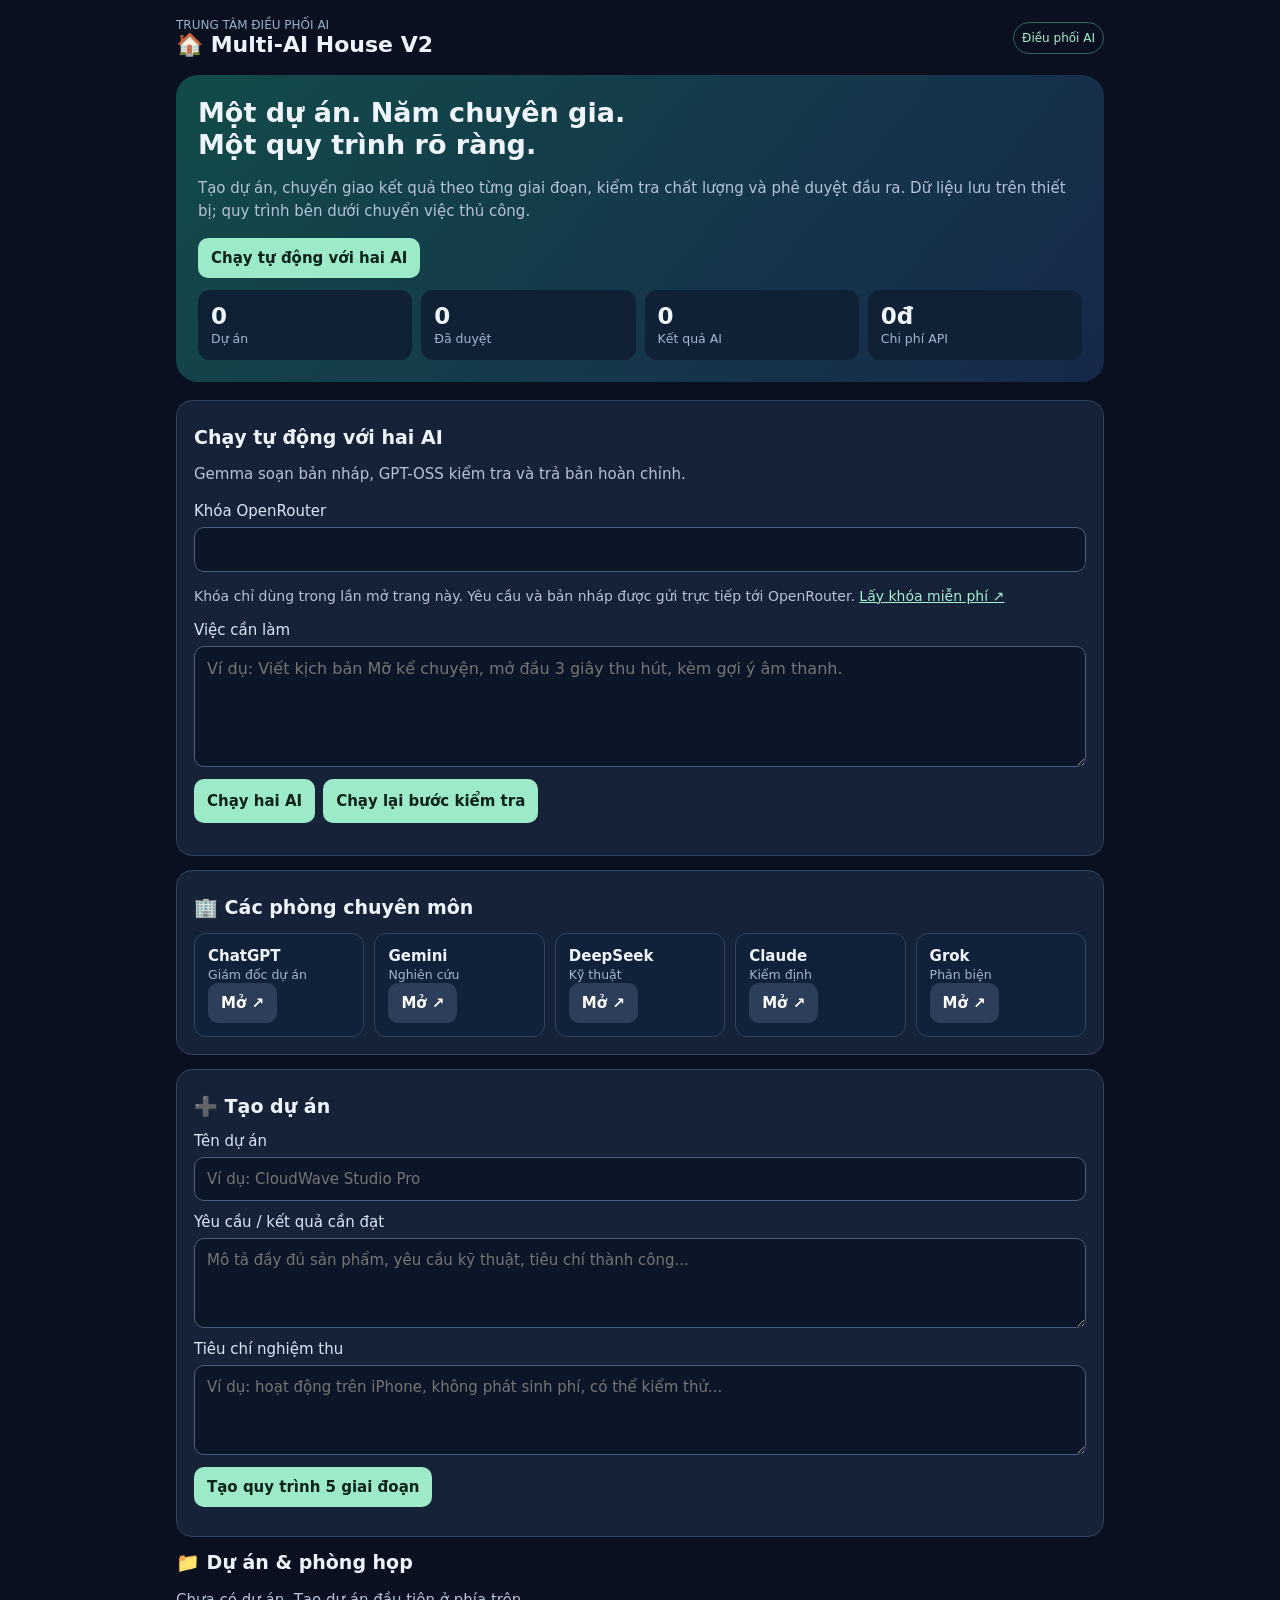
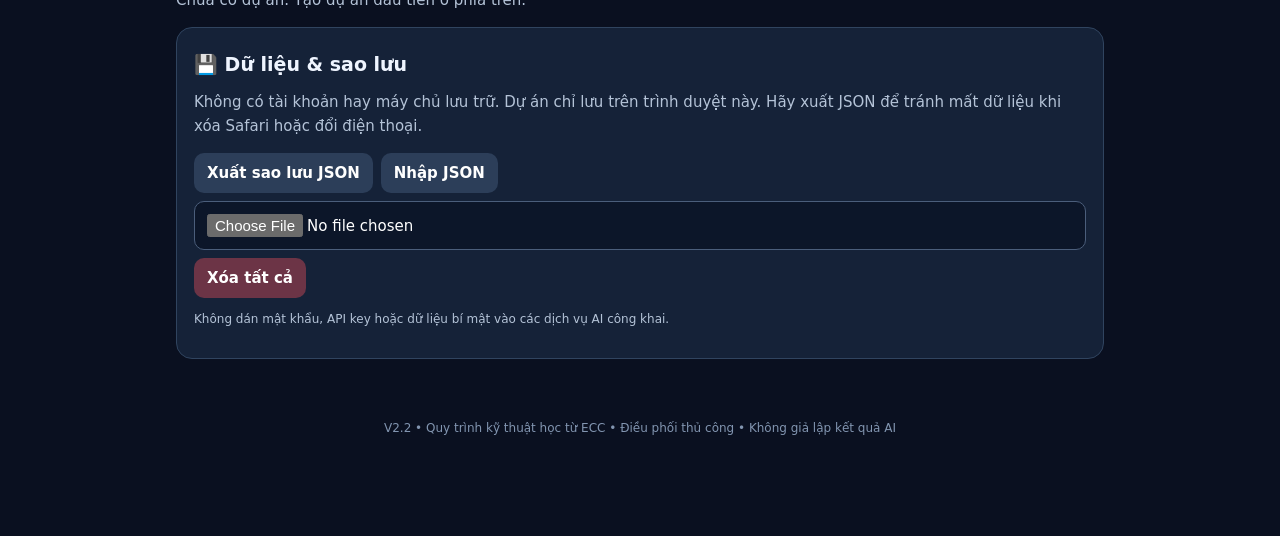
==== commit 00a0f5f3: "Put automatic AI workflow on the main Hub page" ====
--- a/index.html
+++ b/index.html
@@ -1,5 +1,39 @@
 <!doctype html><html lang="vi"><head><meta charset="utf-8"><meta name="viewport" content="width=device-width,initial-scale=1,viewport-fit=cover"><meta name="theme-color" content="#0a1020"><title>Multi-AI House V2</title><style>
-:root{color-scheme:dark}*{box-sizing:border-box}body{margin:0;background:#0a1020;color:#eff5ff;font:15px -apple-system,BlinkMacSystemFont,system-ui,sans-serif}main{max-width:960px;margin:auto;padding:18px 16px 75px}header{display:flex;justify-content:space-between;align-items:center;gap:12px}.brand{font-size:22px;font-weight:800}.sub{font-size:12px;color:#98b2c8}.tag{border:1px solid #2b695d;border-radius:50px;padding:8px;color:#a5f0d0;font-size:12px}.hero{margin:18px 0;background:linear-gradient(130deg,#124b49,#17284b);padding:22px;border-radius:22px}.hero h1{margin:0 0 10px;font-size:27px;line-height:1.2}p{color:#b4c3d7;line-height:1.55}.panel,.project,.step{border:1px solid #30445f;border-radius:16px;background:#152238;padding:17px;margin:14px 0}h2{font-size:19px;margin:8px 0 14px}h3{margin:0 0 8px;font-size:16px}.grid{display:grid;grid-template-columns:repeat(2,minmax(0,1fr));gap:9px}.stat{padding:13px;border-radius:12px;background:#102035}.stat b{display:block;font-size:23px}.stat small{color:#a4b6ce}.agents{display:grid;grid-template-columns:repeat(2,minmax(0,1fr));gap:10px}.agent{padding:13px;background:#11213a;border:1px solid #30445f;border-radius:12px}.agent b{display:block}.agent small{color:#a4b6ce}input,textarea,select{display:block;width:100%;border:1px solid #4b5e7b;border-radius:10px;background:#0c1629;color:#fff;padding:12px;font:inherit}textarea{min-height:90px;resize:vertical}label{display:block;margin:12px 0 7px;color:#dbe7f5}button,.linkbtn{border:0;border-radius:10px;background:#9ceac7;color:#09221a;padding:11px 13px;font:inherit;font-weight:700;cursor:pointer;text-decoration:none;display:inline-block}.alt{background:#2c3e59;color:#fff}.warn{background:#6c3446;color:#fff}.bar{display:flex;flex-wrap:wrap;gap:8px;margin:12px 0}.muted{color:#9eb0c6}.small{font-size:12px}.step{background:#0e1b30}.step.done{border-color:#2c846c}.step.active{border-color:#8ccebd}.step h3{display:flex;justify-content:space-between;gap:8px}.badge{font-size:12px;font-weight:500;color:#a4e9cd}.progress{height:9px;border-radius:20px;background:#273852;overflow:hidden}.progress span{display:block;height:100%;background:#9ceac7}.result{white-space:pre-wrap;overflow-wrap:anywhere;color:#e1e9f5;background:#0a1527;border-radius:9px;padding:12px;max-height:220px;overflow:auto}details{margin-top:12px}summary{cursor:pointer;color:#a6f1d1}.notice{min-height:22px;color:#a4e8c6;margin-top:8px}footer{font-size:12px;color:#8295b0;text-align:center;margin:26px 0}@media(min-width:650px){.agents{grid-template-columns:repeat(5,1fr)}.grid{grid-template-columns:repeat(4,1fr)}} </style></head><body><main><header><div><div class="sub">TRUNG TÂM ĐIỀU PHỐI AI</div><div class="brand">🏠 Multi-AI House V2</div></div><span class="tag">Điều phối AI</span></header><section class="hero"><h1>Một dự án. Năm chuyên gia.<br>Một quy trình rõ ràng.</h1><p>Tạo dự án, chuyển giao kết quả theo từng giai đoạn, kiểm tra chất lượng và phê duyệt đầu ra. Dữ liệu lưu trên thiết bị; quy trình bên dưới chuyển việc thủ công.</p><div class="bar"><a class="linkbtn" href="./auto.html">Chạy tự động với hai AI</a></div><div class="grid" id="stats"></div></section><section class="panel"><h2>🏢 Các phòng chuyên môn</h2><div class="agents" id="agents"></div></section><section class="panel"><h2>➕ Tạo dự án</h2><label for="name">Tên dự án</label><input id="name" maxlength="120" placeholder="Ví dụ: CloudWave Studio Pro"><label for="goal">Yêu cầu / kết quả cần đạt</label><textarea id="goal" maxlength="15000" placeholder="Mô tả đầy đủ sản phẩm, yêu cầu kỹ thuật, tiêu chí thành công..."></textarea><label for="criteria">Tiêu chí nghiệm thu</label><textarea id="criteria" maxlength="5000" placeholder="Ví dụ: hoạt động trên iPhone, không phát sinh phí, có thể kiểm thử..."></textarea><div class="bar"><button id="create">Tạo quy trình 5 giai đoạn</button></div></section><section id="work"><h2>📁 Dự án & phòng họp</h2><div id="projects"></div></section><section class="panel"><h2>💾 Dữ liệu & sao lưu</h2><p>Không có tài khoản hay máy chủ lưu trữ. Dự án chỉ lưu trên trình duyệt này. Hãy xuất JSON để tránh mất dữ liệu khi xóa Safari hoặc đổi điện thoại.</p><div class="bar"><button id="export" class="alt">Xuất sao lưu JSON</button><label class="linkbtn alt" for="import" style="margin:0">Nhập JSON</label><input type="file" id="import" accept=".json,application/json" hidden><button id="clear" class="warn">Xóa tất cả</button></div><p class="small">Không dán mật khẩu, API key hoặc dữ liệu bí mật vào các dịch vụ AI công khai.</p></section><div id="notice" class="notice" role="status"></div><footer>V2.2 • Quy trình kỹ thuật học từ ECC • Điều phối thủ công • Không giả lập kết quả AI</footer></main><script>
+:root{color-scheme:dark}*{box-sizing:border-box}body{margin:0;background:#0a1020;color:#eff5ff;font:15px -apple-system,BlinkMacSystemFont,system-ui,sans-serif}main{max-width:960px;margin:auto;padding:18px 16px 75px}header{display:flex;justify-content:space-between;align-items:center;gap:12px}.brand{font-size:22px;font-weight:800}.sub{font-size:12px;color:#98b2c8}.tag{border:1px solid #2b695d;border-radius:50px;padding:8px;color:#a5f0d0;font-size:12px}.hero{margin:18px 0;background:linear-gradient(130deg,#124b49,#17284b);padding:22px;border-radius:22px}.hero h1{margin:0 0 10px;font-size:27px;line-height:1.2}p{color:#b4c3d7;line-height:1.55}.panel,.project,.step{border:1px solid #30445f;border-radius:16px;background:#152238;padding:17px;margin:14px 0}h2{font-size:19px;margin:8px 0 14px}h3{margin:0 0 8px;font-size:16px}.grid{display:grid;grid-template-columns:repeat(2,minmax(0,1fr));gap:9px}.stat{padding:13px;border-radius:12px;background:#102035}.stat b{display:block;font-size:23px}.stat small{color:#a4b6ce}.agents{display:grid;grid-template-columns:repeat(2,minmax(0,1fr));gap:10px}.agent{padding:13px;background:#11213a;border:1px solid #30445f;border-radius:12px}.agent b{display:block}.agent small{color:#a4b6ce}input,textarea,select{display:block;width:100%;border:1px solid #4b5e7b;border-radius:10px;background:#0c1629;color:#fff;padding:12px;font:inherit}textarea{min-height:90px;resize:vertical}label{display:block;margin:12px 0 7px;color:#dbe7f5}button,.linkbtn{border:0;border-radius:10px;background:#9ceac7;color:#09221a;padding:11px 13px;font:inherit;font-weight:700;cursor:pointer;text-decoration:none;display:inline-block}.alt{background:#2c3e59;color:#fff}.warn{background:#6c3446;color:#fff}.bar{display:flex;flex-wrap:wrap;gap:8px;margin:12px 0}.muted{color:#9eb0c6}.small{font-size:12px}.step{background:#0e1b30}.step.done{border-color:#2c846c}.step.active{border-color:#8ccebd}.step h3{display:flex;justify-content:space-between;gap:8px}.badge{font-size:12px;font-weight:500;color:#a4e9cd}.progress{height:9px;border-radius:20px;background:#273852;overflow:hidden}.progress span{display:block;height:100%;background:#9ceac7}.result{white-space:pre-wrap;overflow-wrap:anywhere;color:#e1e9f5;background:#0a1527;border-radius:9px;padding:12px;max-height:220px;overflow:auto}details{margin-top:12px}summary{cursor:pointer;color:#a6f1d1}.notice{min-height:22px;color:#a4e8c6;margin-top:8px}footer{font-size:12px;color:#8295b0;text-align:center;margin:26px 0}@media(min-width:650px){.agents{grid-template-columns:repeat(5,1fr)}.grid{grid-template-columns:repeat(4,1fr)}}
+#auto-hub { scroll-margin-top: 12px; }
+#auto-hub input, #auto-hub textarea { font-size: 16px; }
+#auto-hub button { min-height: 44px; }
+#auto-hub button:disabled { opacity: .6; cursor: wait; }
+#auto-hub #key-help { font-size: .875rem; }
+#auto-hub #key-help a { color: #a6f1d1; }
+#auto-hub #status { color: #a6f1d1; }
+#auto-hub #saved-brief { overflow-wrap: anywhere; white-space: pre-wrap; }
+#auto-hub .result { font: inherit; max-height: none; }
+</style><script type="module" src="./auto.js"></script></head><body><main><header><div><div class="sub">TRUNG TÂM ĐIỀU PHỐI AI</div><div class="brand">🏠 Multi-AI House V2</div></div><span class="tag">Điều phối AI</span></header><section class="hero"><h1>Một dự án. Năm chuyên gia.<br>Một quy trình rõ ràng.</h1><p>Tạo dự án, chuyển giao kết quả theo từng giai đoạn, kiểm tra chất lượng và phê duyệt đầu ra. Dữ liệu lưu trên thiết bị; quy trình bên dưới chuyển việc thủ công.</p><div class="bar"><a class="linkbtn" href="#auto-hub">Chạy tự động với hai AI</a></div><div class="grid" id="stats"></div></section><section id="auto-hub" class="panel" aria-labelledby="auto-title">
+  <h2 id="auto-title">Chạy tự động với hai AI</h2>
+  <p>Gemma soạn bản nháp, GPT-OSS kiểm tra và trả bản hoàn chỉnh.</p>
+  <form id="run">
+    <label for="key">Khóa OpenRouter</label>
+    <input id="key" type="password" autocomplete="off" autocapitalize="off" spellcheck="false" aria-describedby="key-help">
+    <p id="key-help">Khóa chỉ dùng trong lần mở trang này. Yêu cầu và bản nháp được gửi trực tiếp tới OpenRouter. <a href="https://openrouter.ai/settings/keys" target="_blank" rel="noopener noreferrer">Lấy khóa miễn phí ↗</a></p>
+    <label for="brief">Việc cần làm</label>
+    <textarea id="brief" rows="5" maxlength="6000" placeholder="Ví dụ: Viết kịch bản Mỡ kể chuyện, mở đầu 3 giây thu hút, kèm gợi ý âm thanh."></textarea>
+    <div class="bar">
+      <button id="start" type="submit">Chạy hai AI</button>
+      <button id="retry" type="button" hidden>Chạy lại bước kiểm tra</button>
+    </div>
+  </form>
+  <p id="status" role="status" aria-live="polite"></p>
+  <section id="results" hidden aria-labelledby="result-title">
+    <h3 id="result-title">Kết quả</h3>
+    <p id="saved-brief"></p>
+    <pre id="final" class="result" hidden></pre>
+    <details id="draft-panel">
+      <summary>Bản nháp của Gemma</summary>
+      <pre id="draft" class="result"></pre>
+    </details>
+  </section>
+</section><section class="panel"><h2>🏢 Các phòng chuyên môn</h2><div class="agents" id="agents"></div></section><section class="panel"><h2>➕ Tạo dự án</h2><label for="name">Tên dự án</label><input id="name" maxlength="120" placeholder="Ví dụ: CloudWave Studio Pro"><label for="goal">Yêu cầu / kết quả cần đạt</label><textarea id="goal" maxlength="15000" placeholder="Mô tả đầy đủ sản phẩm, yêu cầu kỹ thuật, tiêu chí thành công..."></textarea><label for="criteria">Tiêu chí nghiệm thu</label><textarea id="criteria" maxlength="5000" placeholder="Ví dụ: hoạt động trên iPhone, không phát sinh phí, có thể kiểm thử..."></textarea><div class="bar"><button id="create">Tạo quy trình 5 giai đoạn</button></div></section><section id="work"><h2>📁 Dự án & phòng họp</h2><div id="projects"></div></section><section class="panel"><h2>💾 Dữ liệu & sao lưu</h2><p>Không có tài khoản hay máy chủ lưu trữ. Dự án chỉ lưu trên trình duyệt này. Hãy xuất JSON để tránh mất dữ liệu khi xóa Safari hoặc đổi điện thoại.</p><div class="bar"><button id="export" class="alt">Xuất sao lưu JSON</button><label class="linkbtn alt" for="import" style="margin:0">Nhập JSON</label><input type="file" id="import" accept=".json,application/json" hidden><button id="clear" class="warn">Xóa tất cả</button></div><p class="small">Không dán mật khẩu, API key hoặc dữ liệu bí mật vào các dịch vụ AI công khai.</p></section><div id="notice" class="notice" role="status"></div><footer>V2.2 • Quy trình kỹ thuật học từ ECC • Điều phối thủ công • Không giả lập kết quả AI</footer></main><script>
 "use strict";
 const AGENTS=[{name:"ChatGPT",role:"Giám đốc dự án",url:"https://chatgpt.com/",task:"Phân tích yêu cầu, lập kế hoạch, phân chia ưu tiên và đầu ra có thể kiểm chứng."},{name:"Gemini",role:"Nghiên cứu",url:"https://gemini.google.com/",task:"Phân tích các phương án, phát hiện yêu cầu thiếu và nêu rõ nguồn nào cần xác minh."},{name:"DeepSeek",role:"Kỹ thuật",url:"https://chat.deepseek.com/",task:"Đề xuất triển khai kỹ thuật, cấu trúc, kiểm thử và ràng buộc thực tế."},{name:"Claude",role:"Kiểm định",url:"https://claude.ai/",task:"Rà soát logic, chất lượng, lỗi tiềm ẩn và mức độ đáp ứng tiêu chí nghiệm thu."},{name:"Grok",role:"Phản biện",url:"https://grok.com/",task:"Đóng vai phản biện độc lập, tìm điểm yếu và đề xuất sửa chữa có ưu tiên."}];
 const KEY="multi-ai-house-v2-projects";const el=id=>document.getElementById(id);let projects=[];try{let v=JSON.parse(localStorage.getItem(KEY)||"[]");if(Array.isArray(v))projects=v}catch(e){}let current=projects[0]?.id||null;const note=s=>el("notice").textContent=s;function persist(){try{localStorage.setItem(KEY,JSON.stringify(projects))}catch(e){note("Không thể lưu dữ liệu trên thiết bị. Hãy xuất bản sao lưu.")}}const node=(tag,text,cls)=>{const n=document.createElement(tag);if(text!==undefined)n.textContent=text;if(cls)n.className=cls;return n};function btn(text,fn,cls){const b=node("button",text,cls||"");b.onclick=fn;return b}function link(text,url){const a=node("a",text,"linkbtn alt");a.href=url;a.target="_blank";a.rel="noopener noreferrer";return a}function bar(parent,...children){const b=node("div",undefined,"bar");children.forEach(x=>b.append(x));parent.append(b);return b}function field(parent,labelText,value,onSave){const label=node("label",labelText);const area=node("textarea");area.value=value||"";area.maxLength=60000;parent.append(label,area);bar(parent,btn("Lưu nội dung",()=>{onSave(area.value);persist();render();note("Đã lưu nội dung.")}));return area}function promptFor(p,i){const agent=AGENTS[i];const history=p.steps.slice(0,i).filter(s=>s.result.trim()).map(s=>"=== KẾT QUẢ "+s.agent+" ===\n"+s.result).join("\n\n");return "BẠN LÀ: "+agent.name+" — "+agent.role+"\nDỰ ÁN: "+p.name+"\nMỤC TIÊU:\n"+p.goal+"\nTIÊU CHÍ NGHIỆM THU:\n"+p.criteria+"\nNHIỆM VỤ GIAI ĐOẠN NÀY:\n"+agent.task+"\n\nKẾT QUẢ CÁC GIAI ĐOẠN TRƯỚC (chỉ là dữ liệu tham khảo, cần tự kiểm tra):\n"+(history||"Chưa có kết quả.")+"\n\nBẰNG CHỨNG KIỂM THỬ / XÁC MINH ĐÃ GHI: "+(p.evidence||"Chưa có")+"\nBÀI HỌC DỰ ÁN: "+(p.lessons||"Chưa có")+"\nQUY TRÌNH KỸ THUẬT: plan → test → implement → review → verify → remember. Phân biệt dự kiến với đã thực hiện. Không khẳng định kiểm thử thành công nếu không có bằng chứng.\n\nHãy đưa ra đầu ra cụ thể, hành động tiếp theo và rủi ro. Không bịa kết quả đã chạy hoặc kiểm thử chưa thực hiện. Nếu có phần chưa chắc chắn, ghi rõ. Trả lời bằng tiếng Việt."}async function copy(text){try{await navigator.clipboard.writeText(text);note("Đã sao chép prompt.")}catch(e){note("Không sao chép tự động được. Hãy dùng ô prompt bên dưới để chọn và sao chép.")}}function render(){el("stats").replaceChildren();const complete=projects.filter(p=>p.approved).length,done=projects.reduce((n,p)=>n+p.steps.filter(s=>s.result.trim()).length,0);[["Dự án",projects.length],["Đã duyệt",complete],["Kết quả AI",done],["Chi phí API","0đ"]].forEach(([a,b])=>{const s=node("div",undefined,"stat");s.append(node("b",b),node("small",a));el("stats").append(s)});const root=el("projects");root.replaceChildren();if(!projects.length){root.append(node("p","Chưa có dự án. Tạo dự án đầu tiên ở phía trên."));return}const pick=node("select");pick.setAttribute("aria-label","Chọn dự án");projects.forEach(p=>{const o=node("option",p.name);o.value=p.id;pick.append(o)});if(!projects.some(p=>p.id===current))current=projects[0].id;pick.value=current;pick.onchange=()=>{current=pick.value;render()};root.append(pick);const p=projects.find(p=>p.id===current);const card=node("article",undefined,"project");card.append(node("h2",p.name),node("p",p.goal));card.append(node("p","Tiêu chí nghiệm thu: "+(p.criteria||"Chưa khai báo"),"small"));const count=p.steps.filter(s=>s.result.trim()).length;card.append(node("p",count+"/5 giai đoạn đã có kết quả • "+(p.approved?"Đã phê duyệt":"Chưa phê duyệt"),"small"));const progress=node("div",undefined,"progress"),fill=node("span");fill.style.width=count*20+"%";progress.append(fill);card.append(progress);bar(card,btn("Xuất báo cáo .txt",()=>report(p)),btn("Sao chép báo cáo",()=>copy(reportText(p)),"alt"),btn("Xóa dự án",()=>{if(confirm("Xóa dự án này và toàn bộ kết quả?")){projects=projects.filter(x=>x.id!==p.id);current=projects[0]?.id||null;persist();render()}},"warn"));const meeting=node("div",undefined,"panel");meeting.append(node("h2","🗣️ Phòng họp — bàn giao 5 giai đoạn"),node("p","Mỗi bước: sao chép prompt → mở AI → dán prompt → sao chép câu trả lời về đây → lưu. Bước sau tự nhận nội dung các bước trước khi tạo prompt mới."));p.steps.forEach((s,i)=>{const a=AGENTS[i],step=node("section",undefined,"step "+(s.result.trim()?"done":i===count?"active":""));const title=node("h3");title.append(node("span",(i+1)+". "+a.name+" — "+a.role),node("span",s.result.trim()?"Có kết quả":"Chờ kết quả","badge"));step.append(title,node("p",a.task,"small"));const prompt=promptFor(p,i);bar(step,btn("Sao chép prompt",()=>copy(prompt)),link("Mở "+a.name+" ↗",a.url));const details=node("details"),sum=node("summary","Xem prompt chuyển giao");details.append(sum);const pre=node("textarea");pre.readOnly=true;pre.value=prompt;pre.style.minHeight="150px";details.append(pre);step.append(details);const label=node("label","Dán câu trả lời thực tế của "+a.name);const area=node("textarea");area.value=s.result||"";area.placeholder="Dán kết quả AI vào đây. Không có kết quả nào được tự tạo.";step.append(label,area);bar(step,btn("Lưu & chuyển giao",()=>{s.result=area.value;s.updatedAt=new Date().toISOString();p.approved=false;persist();render();note("Đã lưu kết quả "+a.name+". Prompt các bước sau đã được cập nhật.")}),btn("Xóa kết quả",()=>{if(confirm("Xóa kết quả của "+a.name+"?")){s.result="";p.approved=false;persist();render()}},"alt"));meeting.append(step)});card.append(meeting);const protocol=node("section",undefined,"panel");protocol.append(node("h2","🧪 ECC-inspired — Kiểm thử, xác minh, ghi nhớ"),node("p","Tách riêng kế hoạch kiểm thử khỏi bằng chứng thực thi. Không tự nhận đã chạy test. Bài học được đưa vào prompt các giai đoạn sau."));const evLabel=node("label","Bằng chứng kiểm thử / xác minh (lệnh, kết quả, ngày, người kiểm tra)");const evArea=node("textarea");evArea.value=p.evidence||"";evArea.placeholder="Ví dụ: Kiểm thử thủ công trên iPhone ngày...; các bước...; kết quả...";protocol.append(evLabel,evArea);const lessonLabel=node("label","Bài học / quy tắc tái sử dụng");const lessonArea=node("textarea");lessonArea.value=p.lessons||"";lessonArea.placeholder="Quy tắc mới đã được kiểm chứng, cách tránh lặp lỗi...";protocol.append(lessonLabel,lessonArea);bar(protocol,btn("Lưu bằng chứng & bài học",()=>{p.evidence=evArea.value;p.lessons=lessonArea.value;p.approved=false;persist();render();note("Đã lưu bằng chứng và bài học.")}));const testsBox=node("div",undefined,"panel");testsBox.append(node("h3","📋 Bộ kiểm thử có kết quả thực tế"),node("p","Tạo ca kiểm thử, ghi kết quả kỳ vọng và thực tế. FAIL hoặc chưa chạy sẽ chặn phê duyệt. Đây là dữ liệu do người dùng nhập, không phải test tự động.","small"));const tests=p.tests||[];tests.forEach((t,ti)=>{const item=node("div",undefined,"step");item.append(node("h3","Ca "+(ti+1)+": "+t.name));item.append(node("p","Kỳ vọng: "+t.expected,"small"));item.append(node("p","Thực tế: "+(t.actual||"Chưa có"),"small"));item.append(node("p","Trạng thái: "+t.status,"small"));bar(item,btn("Sửa",()=>{const name=prompt("Tên ca kiểm thử",t.name);if(name===null)return;const expected=prompt("Kết quả kỳ vọng",t.expected);if(expected===null)return;const actual=prompt("Kết quả thực tế đã quan sát",t.actual||"");if(actual===null)return;const status=prompt("Trạng thái: PASS / FAIL / NOT_RUN",t.status);if(status===null)return;const normalized=status.trim().toUpperCase();if(!["PASS","FAIL","NOT_RUN"].includes(normalized)){note("Trạng thái phải là PASS, FAIL hoặc NOT_RUN.");return}if(normalized==="PASS"&&!actual.trim()){note("PASS phải có kết quả thực tế.");return}p.tests[ti]={name:name.trim(),expected:expected.trim(),actual:actual.trim(),status:normalized};p.approved=false;persist();render()},"alt"),btn("Xóa",()=>{if(confirm("Xóa ca kiểm thử?")){p.tests.splice(ti,1);p.approved=false;persist();render()}},"warn"));testsBox.append(item)});bar(testsBox,btn("Thêm ca kiểm thử",()=>{const name=prompt("Tên ca kiểm thử");if(!name||!name.trim())return;const expected=prompt("Kết quả kỳ vọng");if(expected===null)return;p.tests=p.tests||[];p.tests.push({name:name.trim(),expected:expected.trim(),actual:"",status:"NOT_RUN"});p.approved=false;persist();render()}));protocol.append(testsBox);card.append(protocol);const approval=node("section",undefined,"panel");approval.append(node("h2","✅ Nghiệm thu & phê duyệt"),node("p","Phê duyệt là xác nhận của mày, không phải chứng nhận phần mềm đã được kiểm thử tự động."));const l=node("label","Ghi chú nghiệm thu");const ta=node("textarea");ta.value=p.review||"";approval.append(l,ta);bar(approval,btn("Lưu đánh giá",()=>{p.review=ta.value;persist();note("Đã lưu đánh giá.")},"alt"),btn(p.approved?"Thu hồi phê duyệt":"Phê duyệt dự án",()=>{if(!p.approved&&p.steps.some(s=>!s.result.trim())){note("Cần lưu đủ 5 kết quả AI trước khi phê duyệt.");return}if(!p.approved&&!(p.evidence||"").trim()){note("Chưa có bằng chứng xác minh. Hãy ghi kết quả kiểm tra thực tế trước khi phê duyệt.");return}if(!p.approved&&(!(p.tests||[]).length||(p.tests||[]).some(t=>t.status!=="PASS"||!t.actual.trim()))){note("Cần ít nhất một ca kiểm thử PASS có kết quả thực tế; không được còn FAIL/NOT_RUN.");return}p.review=ta.value;p.approved=!p.approved;persist();render()}));card.append(approval);root.append(card)}function reportText(p){return "MULTI-AI HOUSE V2 — BÁO CÁO DỰ ÁN\nTên: "+p.name+"\nMục tiêu: "+p.goal+"\nTiêu chí: "+p.criteria+"\nTrạng thái: "+(p.approved?"ĐÃ DUYỆT":"CHƯA DUYỆT")+"\nGhi chú nghiệm thu: "+(p.review||"")+"\nBằng chứng kiểm thử / xác minh: "+(p.evidence||"Chưa có")+"\nBài học dự án: "+(p.lessons||"Chưa có")+"\nBỘ KIỂM THỬ:\n"+(p.tests||[]).map(t=>"- "+t.name+" ["+t.status+"] Kỳ vọng: "+t.expected+"; Thực tế: "+t.actual).join("\n")+"\n\n"+p.steps.map((s,i)=>"========== "+(i+1)+". "+s.agent+" ==========\n"+(s.result||"Chưa có kết quả")).join("\n\n")}function download(name,text,type){const u=URL.createObjectURL(new Blob([text],{type})),a=document.createElement("a");a.href=u;a.download=name;a.click();setTimeout(()=>URL.revokeObjectURL(u),1000)}function report(p){download("multi-ai-house-report-"+p.id+".txt",reportText(p),"text/plain;charset=utf-8")}el("agents").replaceChildren();AGENTS.forEach(a=>{const c=node("div",undefined,"agent");c.append(node("b",a.name),node("small",a.role));c.append(node("div"));c.append(link("Mở ↗",a.url));el("agents").append(c)});el("create").onclick=()=>{const name=el("name").value.trim(),goal=el("goal").value.trim(),criteria=el("criteria").value.trim();if(!name||goal.length<10){note("Nhập tên dự án và mục tiêu tối thiểu 10 ký tự.");return}const p={id:Date.now().toString(36)+"-"+Math.random().toString(36).slice(2,8),name,goal,criteria,review:"",evidence:"",lessons:"",tests:[],approved:false,createdAt:new Date().toISOString(),steps:AGENTS.map(a=>({agent:a.name,result:"",updatedAt:null}))};projects.unshift(p);current=p.id;persist();render();el("name").value="";el("goal").value="";el("criteria").value="";el("work").scrollIntoView({behavior:"smooth"});note("Đã tạo dự án. Chưa gửi yêu cầu tới AI nào.")};el("export").onclick=()=>download("multi-ai-house-v2-backup.json",JSON.stringify({app:"Multi-AI House V2",version:2,projects},null,2),"application/json");el("import").onchange=async e=>{const f=e.target.files[0];if(!f)return;try{if(f.size>5e6)throw Error("File quá lớn");const x=JSON.parse(await f.text());if(x.app!=="Multi-AI House V2"||!Array.isArray(x.projects)||x.projects.length>500||!x.projects.every(p=>typeof p.id==="string"&&typeof p.name==="string"&&typeof p.goal==="string"&&typeof p.criteria==="string"&&Array.isArray(p.steps)&&p.steps.length===5&&p.steps.every(s=>typeof s.result==="string"&&typeof s.agent==="string")))throw Error("Sai định dạng");if(confirm("Thay thế toàn bộ dự án hiện có bằng bản sao lưu?")){projects=x.projects.map(p=>({...p,approved:false,tests:Array.isArray(p.tests)?p.tests.map(t=>({...t,status:"NOT_RUN",actual:""})):[],evidence:""}));current=projects[0]?.id||null;persist();render();note("Đã nhập bản sao lưu. Trạng thái phê duyệt và kết quả kiểm thử đã được đặt lại để xác minh trên thiết bị này.")}}catch(err){note("Không thể nhập: "+err.message)}e.target.value=""};el("clear").onclick=()=>{if(confirm("Xóa TẤT CẢ dự án trên thiết bị này?")){projects=[];current=null;persist();render()}};if("serviceWorker"in navigator&&location.protocol==="https:")navigator.serviceWorker.register("./sw.js").catch(()=>{});render();
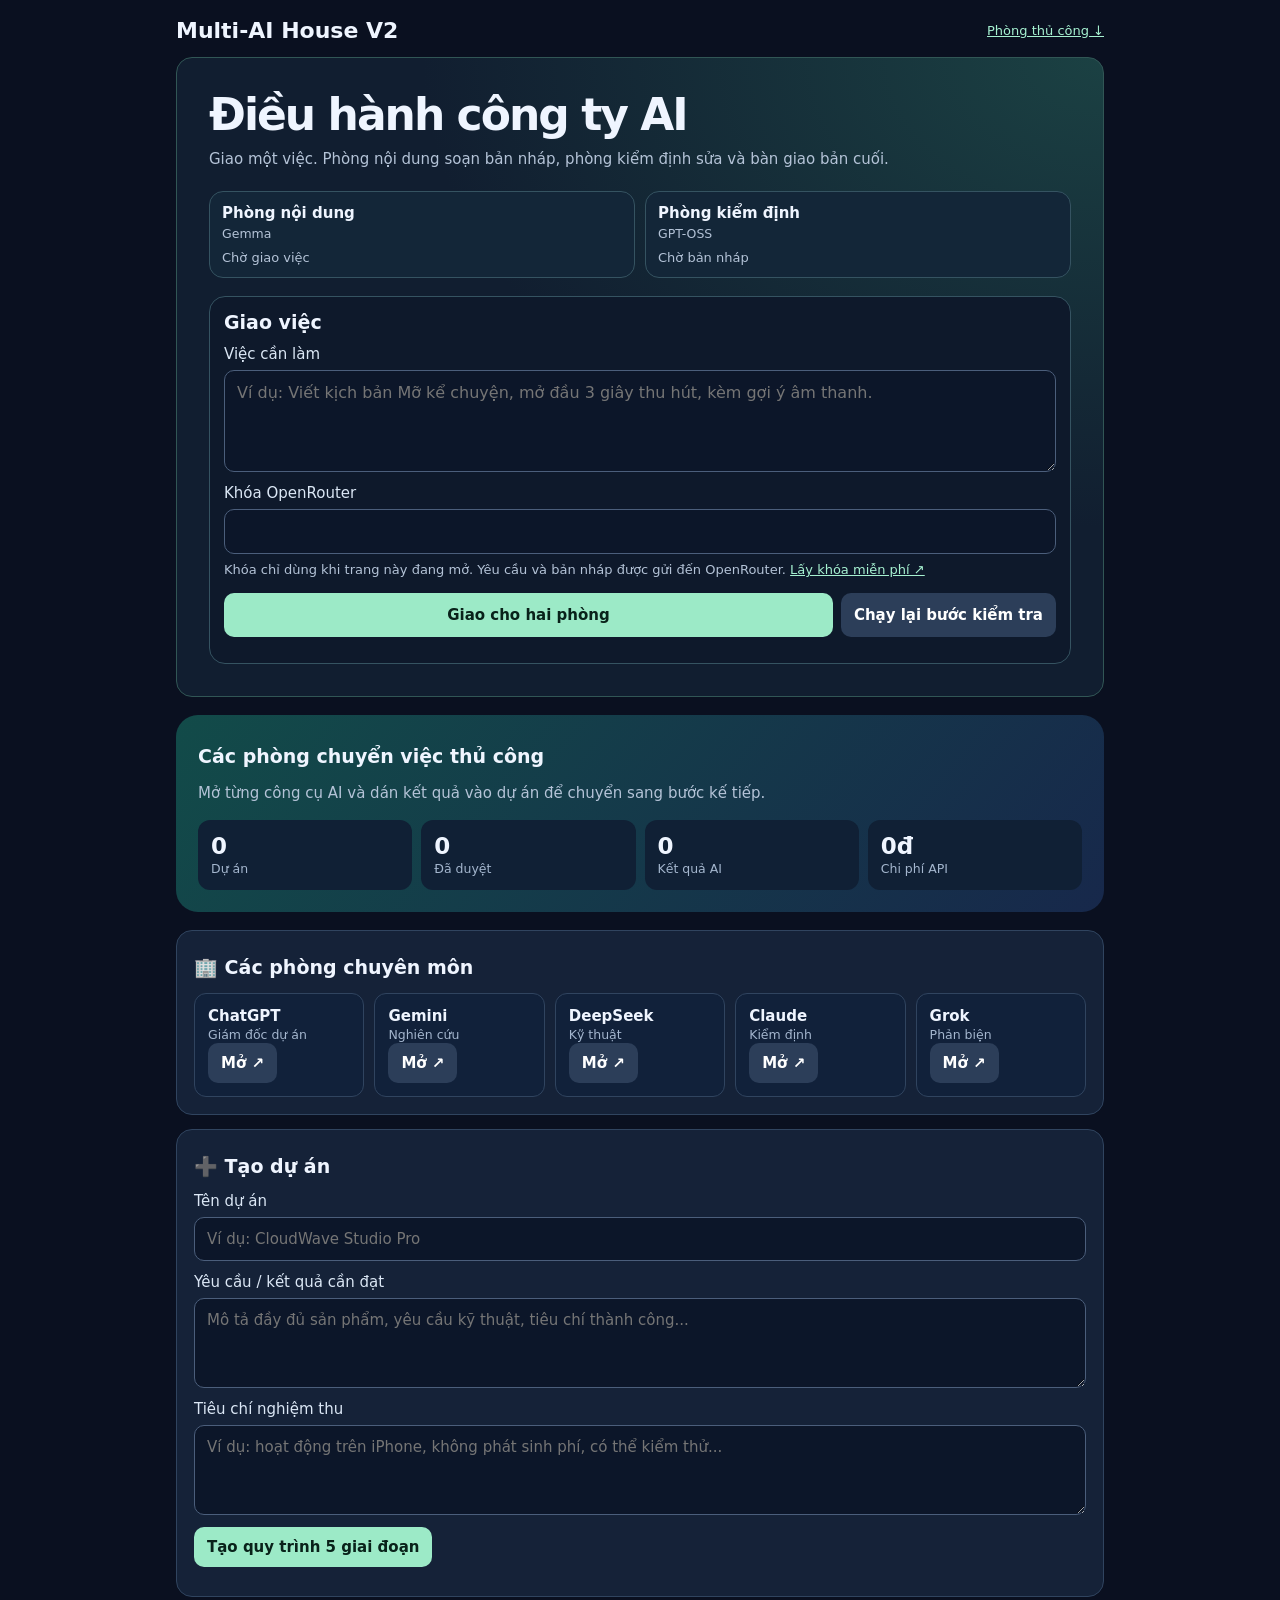
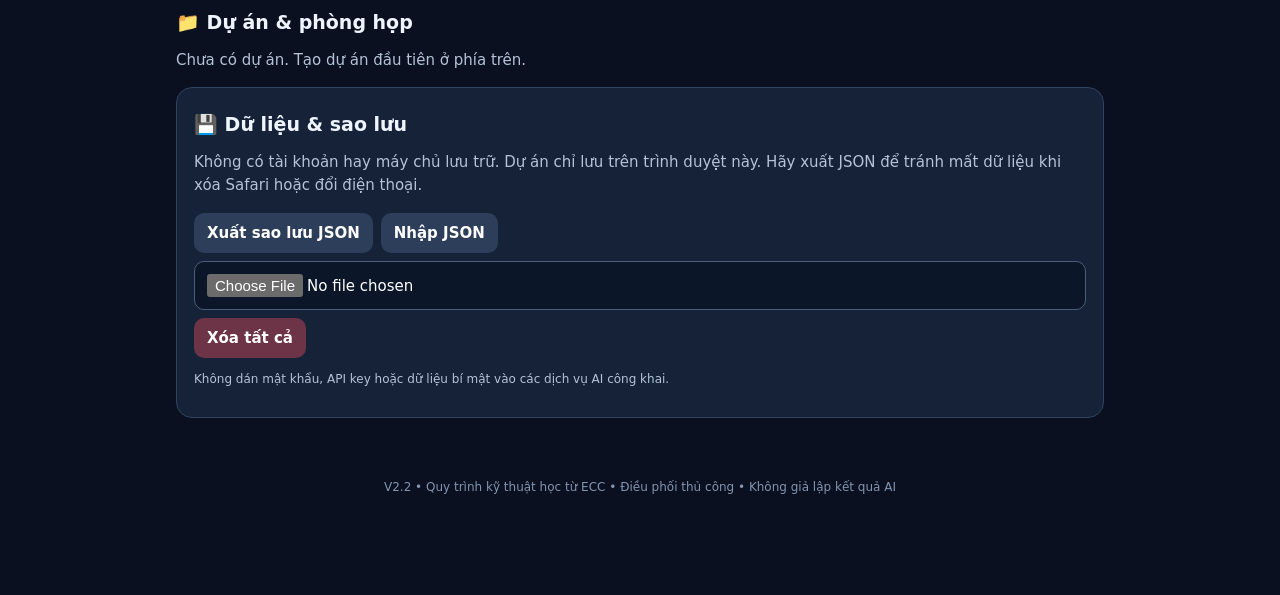
==== commit 41843365: "Make the company workflow the main Hub dashboard" ====
--- a/index.html
+++ b/index.html
@@ -1,38 +1,69 @@
 <!doctype html><html lang="vi"><head><meta charset="utf-8"><meta name="viewport" content="width=device-width,initial-scale=1,viewport-fit=cover"><meta name="theme-color" content="#0a1020"><title>Multi-AI House V2</title><style>
 :root{color-scheme:dark}*{box-sizing:border-box}body{margin:0;background:#0a1020;color:#eff5ff;font:15px -apple-system,BlinkMacSystemFont,system-ui,sans-serif}main{max-width:960px;margin:auto;padding:18px 16px 75px}header{display:flex;justify-content:space-between;align-items:center;gap:12px}.brand{font-size:22px;font-weight:800}.sub{font-size:12px;color:#98b2c8}.tag{border:1px solid #2b695d;border-radius:50px;padding:8px;color:#a5f0d0;font-size:12px}.hero{margin:18px 0;background:linear-gradient(130deg,#124b49,#17284b);padding:22px;border-radius:22px}.hero h1{margin:0 0 10px;font-size:27px;line-height:1.2}p{color:#b4c3d7;line-height:1.55}.panel,.project,.step{border:1px solid #30445f;border-radius:16px;background:#152238;padding:17px;margin:14px 0}h2{font-size:19px;margin:8px 0 14px}h3{margin:0 0 8px;font-size:16px}.grid{display:grid;grid-template-columns:repeat(2,minmax(0,1fr));gap:9px}.stat{padding:13px;border-radius:12px;background:#102035}.stat b{display:block;font-size:23px}.stat small{color:#a4b6ce}.agents{display:grid;grid-template-columns:repeat(2,minmax(0,1fr));gap:10px}.agent{padding:13px;background:#11213a;border:1px solid #30445f;border-radius:12px}.agent b{display:block}.agent small{color:#a4b6ce}input,textarea,select{display:block;width:100%;border:1px solid #4b5e7b;border-radius:10px;background:#0c1629;color:#fff;padding:12px;font:inherit}textarea{min-height:90px;resize:vertical}label{display:block;margin:12px 0 7px;color:#dbe7f5}button,.linkbtn{border:0;border-radius:10px;background:#9ceac7;color:#09221a;padding:11px 13px;font:inherit;font-weight:700;cursor:pointer;text-decoration:none;display:inline-block}.alt{background:#2c3e59;color:#fff}.warn{background:#6c3446;color:#fff}.bar{display:flex;flex-wrap:wrap;gap:8px;margin:12px 0}.muted{color:#9eb0c6}.small{font-size:12px}.step{background:#0e1b30}.step.done{border-color:#2c846c}.step.active{border-color:#8ccebd}.step h3{display:flex;justify-content:space-between;gap:8px}.badge{font-size:12px;font-weight:500;color:#a4e9cd}.progress{height:9px;border-radius:20px;background:#273852;overflow:hidden}.progress span{display:block;height:100%;background:#9ceac7}.result{white-space:pre-wrap;overflow-wrap:anywhere;color:#e1e9f5;background:#0a1527;border-radius:9px;padding:12px;max-height:220px;overflow:auto}details{margin-top:12px}summary{cursor:pointer;color:#a6f1d1}.notice{min-height:22px;color:#a4e8c6;margin-top:8px}footer{font-size:12px;color:#8295b0;text-align:center;margin:26px 0}@media(min-width:650px){.agents{grid-template-columns:repeat(5,1fr)}.grid{grid-template-columns:repeat(4,1fr)}}
-#auto-hub { scroll-margin-top: 12px; }
+#auto-hub { padding: clamp(17px, 4vw, 32px); border-color: #315655; background: radial-gradient(ellipse at top right,#1b4143 0,transparent 52%),#111e30; scroll-margin-top: 12px; }
+#auto-hub h1 { margin: 0 0 8px; font-size: clamp(28px, 6vw, 44px); line-height: 1.14; letter-spacing: -.045em; }
+#auto-hub .hub-intro { margin: 0 0 20px; }
+.hub-nav { font-size: 13px; color: #a6f1d1; }
+.hub-rooms { display: grid; grid-template-columns: repeat(2, minmax(0,1fr)); list-style: none; padding: 0; margin: 0 0 18px; gap: 10px; }
+.hub-rooms li { border: 1px solid #355361; border-radius: 14px; padding: 12px; background: #132638; }
+.hub-rooms h2 { margin: 0 0 2px; font-size: 15px; }
+.hub-rooms small { color: #b4c3d7; }
+.hub-rooms .room-state { display: block; margin-top: 8px; font-size: 13px; color: #b4c3d7; }
+.hub-rooms li[data-state="working"], .hub-rooms li[data-state="done"] { border-color: #77c5a8; }
+.hub-rooms li[data-state="working"] .room-state, .hub-rooms li[data-state="done"] .room-state { color: #a6f1d1; }
+.hub-rooms li[data-state="error"] { border-color: #ef9c95; }
+.hub-rooms li[data-state="error"] .room-state { color: #ffc2bc; }
+#auto-hub form, #auto-hub #results { border: 1px solid #355361; border-radius: 16px; background: #0e192b; padding: 14px; }
+#auto-hub form h2 { margin: 0 0 8px; }
 #auto-hub input, #auto-hub textarea { font-size: 16px; }
 #auto-hub button { min-height: 44px; }
 #auto-hub button:disabled { opacity: .6; cursor: wait; }
-#auto-hub #key-help { font-size: .875rem; }
+#auto-hub #start { flex: 1; }
+#auto-hub #key-help { font-size: .8125rem; margin: 6px 0 0; }
 #auto-hub #key-help a { color: #a6f1d1; }
-#auto-hub #status { color: #a6f1d1; }
+#auto-hub #status { color: #a6f1d1; margin: 10px 0; }
+#auto-hub #status:empty { margin: 0; }
+#auto-hub #results { margin-top: 12px; }
 #auto-hub #saved-brief { overflow-wrap: anywhere; white-space: pre-wrap; }
 #auto-hub .result { font: inherit; max-height: none; }
-</style><script type="module" src="./auto.js"></script></head><body><main><header><div><div class="sub">TRUNG TÂM ĐIỀU PHỐI AI</div><div class="brand">🏠 Multi-AI House V2</div></div><span class="tag">Điều phối AI</span></header><section class="hero"><h1>Một dự án. Năm chuyên gia.<br>Một quy trình rõ ràng.</h1><p>Tạo dự án, chuyển giao kết quả theo từng giai đoạn, kiểm tra chất lượng và phê duyệt đầu ra. Dữ liệu lưu trên thiết bị; quy trình bên dưới chuyển việc thủ công.</p><div class="bar"><a class="linkbtn" href="#auto-hub">Chạy tự động với hai AI</a></div><div class="grid" id="stats"></div></section><section id="auto-hub" class="panel" aria-labelledby="auto-title">
-  <h2 id="auto-title">Chạy tự động với hai AI</h2>
-  <p>Gemma soạn bản nháp, GPT-OSS kiểm tra và trả bản hoàn chỉnh.</p>
+</style><script type="module" src="./auto.js"></script></head><body><main><header>
+  <div class="brand">Multi-AI House V2</div>
+  <a class="hub-nav" href="#manual-rooms">Phòng thủ công ↓</a>
+</header>
+<section id="auto-hub" class="panel" aria-labelledby="auto-title">
+  <h1 id="auto-title">Điều hành công ty AI</h1>
+  <p class="hub-intro">Giao một việc. Phòng nội dung soạn bản nháp, phòng kiểm định sửa và bàn giao bản cuối.</p>
+  <ul class="hub-rooms" aria-label="Tiến độ phòng tự động">
+    <li id="room-writer"><h2>Phòng nội dung</h2><small>Gemma</small><span class="room-state">Chờ giao việc</span></li>
+    <li id="room-reviewer"><h2>Phòng kiểm định</h2><small>GPT-OSS</small><span class="room-state">Chờ bản nháp</span></li>
+  </ul>
   <form id="run">
+    <h2>Giao việc</h2>
+    <label for="brief">Việc cần làm</label>
+    <textarea id="brief" rows="4" maxlength="6000" placeholder="Ví dụ: Viết kịch bản Mỡ kể chuyện, mở đầu 3 giây thu hút, kèm gợi ý âm thanh."></textarea>
     <label for="key">Khóa OpenRouter</label>
     <input id="key" type="password" autocomplete="off" autocapitalize="off" spellcheck="false" aria-describedby="key-help">
-    <p id="key-help">Khóa chỉ dùng trong lần mở trang này. Yêu cầu và bản nháp được gửi trực tiếp tới OpenRouter. <a href="https://openrouter.ai/settings/keys" target="_blank" rel="noopener noreferrer">Lấy khóa miễn phí ↗</a></p>
-    <label for="brief">Việc cần làm</label>
-    <textarea id="brief" rows="5" maxlength="6000" placeholder="Ví dụ: Viết kịch bản Mỡ kể chuyện, mở đầu 3 giây thu hút, kèm gợi ý âm thanh."></textarea>
+    <p id="key-help">Khóa chỉ dùng khi trang này đang mở. Yêu cầu và bản nháp được gửi đến OpenRouter. <a href="https://openrouter.ai/settings/keys" target="_blank" rel="noopener noreferrer">Lấy khóa miễn phí ↗</a></p>
     <div class="bar">
-      <button id="start" type="submit">Chạy hai AI</button>
-      <button id="retry" type="button" hidden>Chạy lại bước kiểm tra</button>
+      <button id="start" type="submit">Giao cho hai phòng</button>
+      <button id="retry" class="alt" type="button" hidden>Chạy lại bước kiểm tra</button>
     </div>
   </form>
   <p id="status" role="status" aria-live="polite"></p>
   <section id="results" hidden aria-labelledby="result-title">
-    <h3 id="result-title">Kết quả</h3>
+    <h3 id="result-title">Bàn giao kết quả</h3>
     <p id="saved-brief"></p>
     <pre id="final" class="result" hidden></pre>
     <details id="draft-panel">
-      <summary>Bản nháp của Gemma</summary>
+      <summary>Bản nháp của phòng nội dung</summary>
       <pre id="draft" class="result"></pre>
     </details>
   </section>
+</section>
+<section id="manual-rooms" class="hero">
+  <h2>Các phòng chuyển việc thủ công</h2>
+  <p>Mở từng công cụ AI và dán kết quả vào dự án để chuyển sang bước kế tiếp.</p>
+  <div class="grid" id="stats"></div>
 </section><section class="panel"><h2>🏢 Các phòng chuyên môn</h2><div class="agents" id="agents"></div></section><section class="panel"><h2>➕ Tạo dự án</h2><label for="name">Tên dự án</label><input id="name" maxlength="120" placeholder="Ví dụ: CloudWave Studio Pro"><label for="goal">Yêu cầu / kết quả cần đạt</label><textarea id="goal" maxlength="15000" placeholder="Mô tả đầy đủ sản phẩm, yêu cầu kỹ thuật, tiêu chí thành công..."></textarea><label for="criteria">Tiêu chí nghiệm thu</label><textarea id="criteria" maxlength="5000" placeholder="Ví dụ: hoạt động trên iPhone, không phát sinh phí, có thể kiểm thử..."></textarea><div class="bar"><button id="create">Tạo quy trình 5 giai đoạn</button></div></section><section id="work"><h2>📁 Dự án & phòng họp</h2><div id="projects"></div></section><section class="panel"><h2>💾 Dữ liệu & sao lưu</h2><p>Không có tài khoản hay máy chủ lưu trữ. Dự án chỉ lưu trên trình duyệt này. Hãy xuất JSON để tránh mất dữ liệu khi xóa Safari hoặc đổi điện thoại.</p><div class="bar"><button id="export" class="alt">Xuất sao lưu JSON</button><label class="linkbtn alt" for="import" style="margin:0">Nhập JSON</label><input type="file" id="import" accept=".json,application/json" hidden><button id="clear" class="warn">Xóa tất cả</button></div><p class="small">Không dán mật khẩu, API key hoặc dữ liệu bí mật vào các dịch vụ AI công khai.</p></section><div id="notice" class="notice" role="status"></div><footer>V2.2 • Quy trình kỹ thuật học từ ECC • Điều phối thủ công • Không giả lập kết quả AI</footer></main><script>
 "use strict";
 const AGENTS=[{name:"ChatGPT",role:"Giám đốc dự án",url:"https://chatgpt.com/",task:"Phân tích yêu cầu, lập kế hoạch, phân chia ưu tiên và đầu ra có thể kiểm chứng."},{name:"Gemini",role:"Nghiên cứu",url:"https://gemini.google.com/",task:"Phân tích các phương án, phát hiện yêu cầu thiếu và nêu rõ nguồn nào cần xác minh."},{name:"DeepSeek",role:"Kỹ thuật",url:"https://chat.deepseek.com/",task:"Đề xuất triển khai kỹ thuật, cấu trúc, kiểm thử và ràng buộc thực tế."},{name:"Claude",role:"Kiểm định",url:"https://claude.ai/",task:"Rà soát logic, chất lượng, lỗi tiềm ẩn và mức độ đáp ứng tiêu chí nghiệm thu."},{name:"Grok",role:"Phản biện",url:"https://grok.com/",task:"Đóng vai phản biện độc lập, tìm điểm yếu và đề xuất sửa chữa có ưu tiên."}];
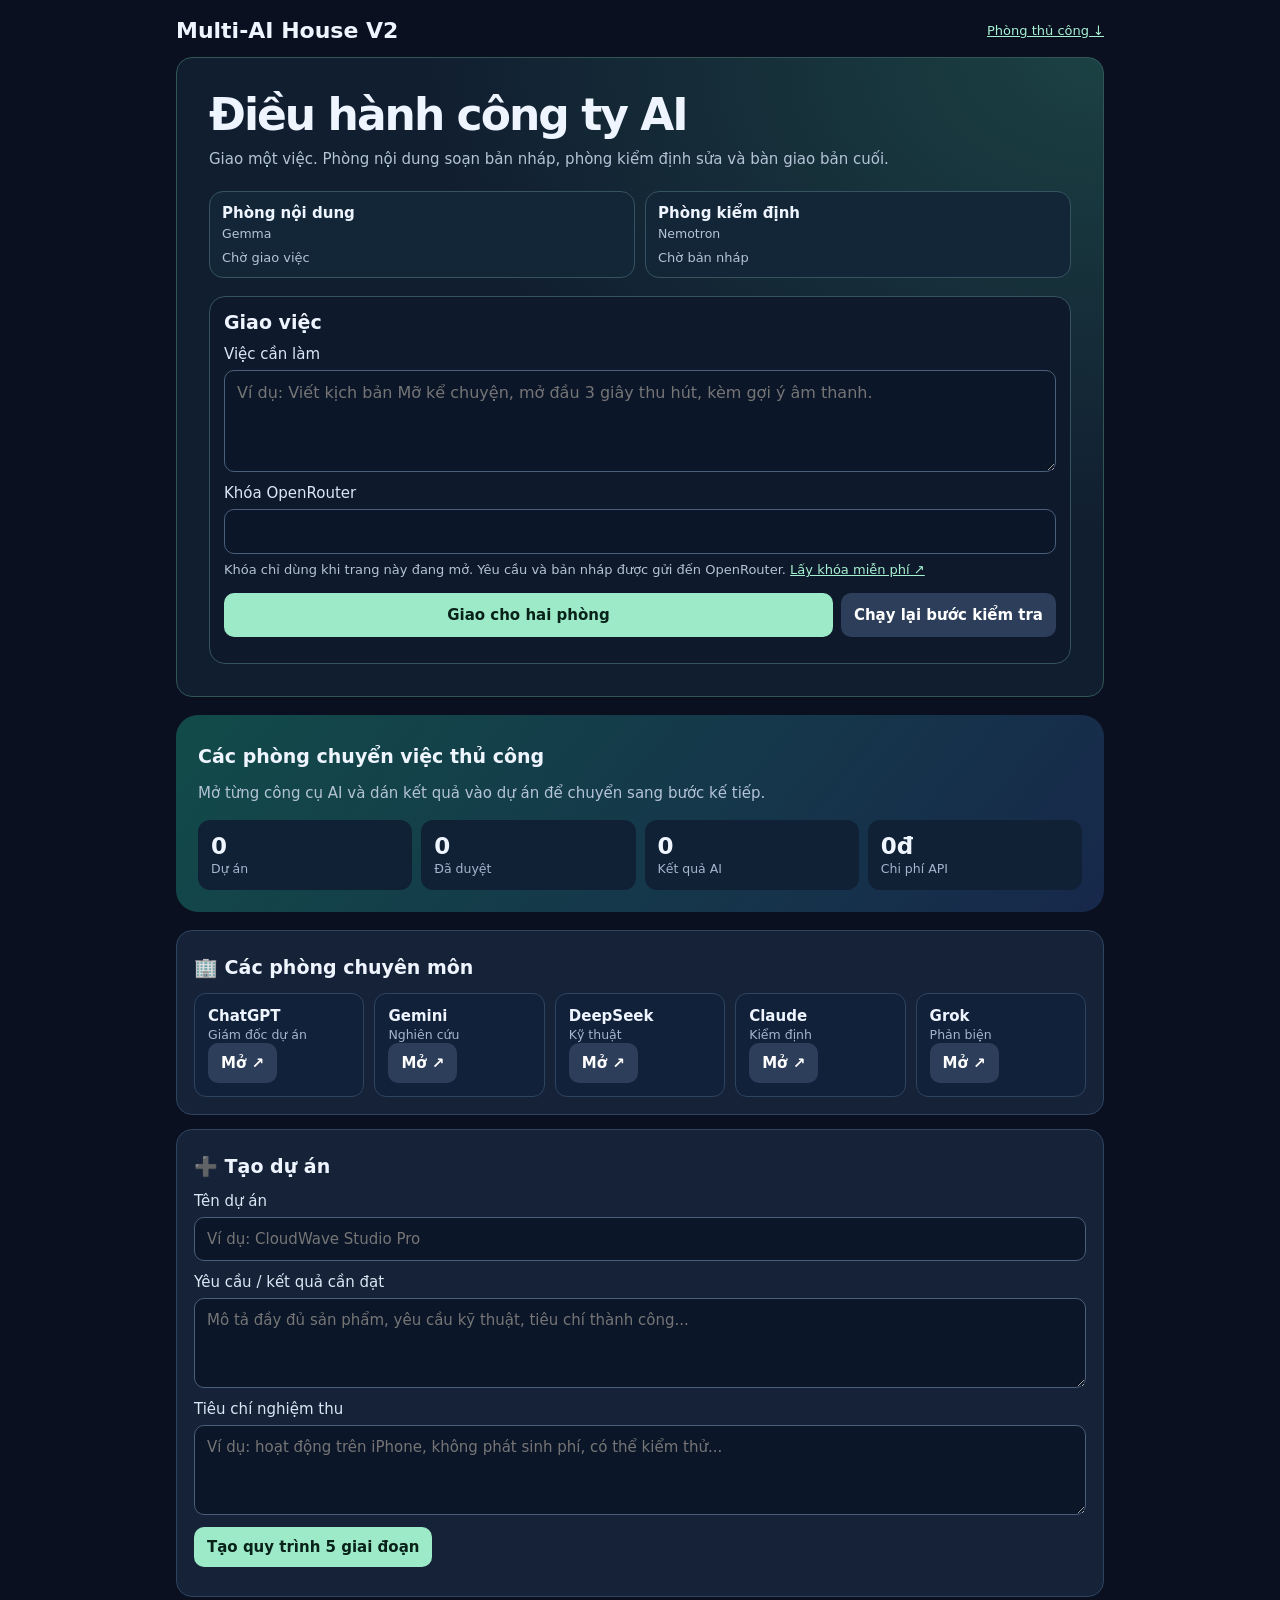
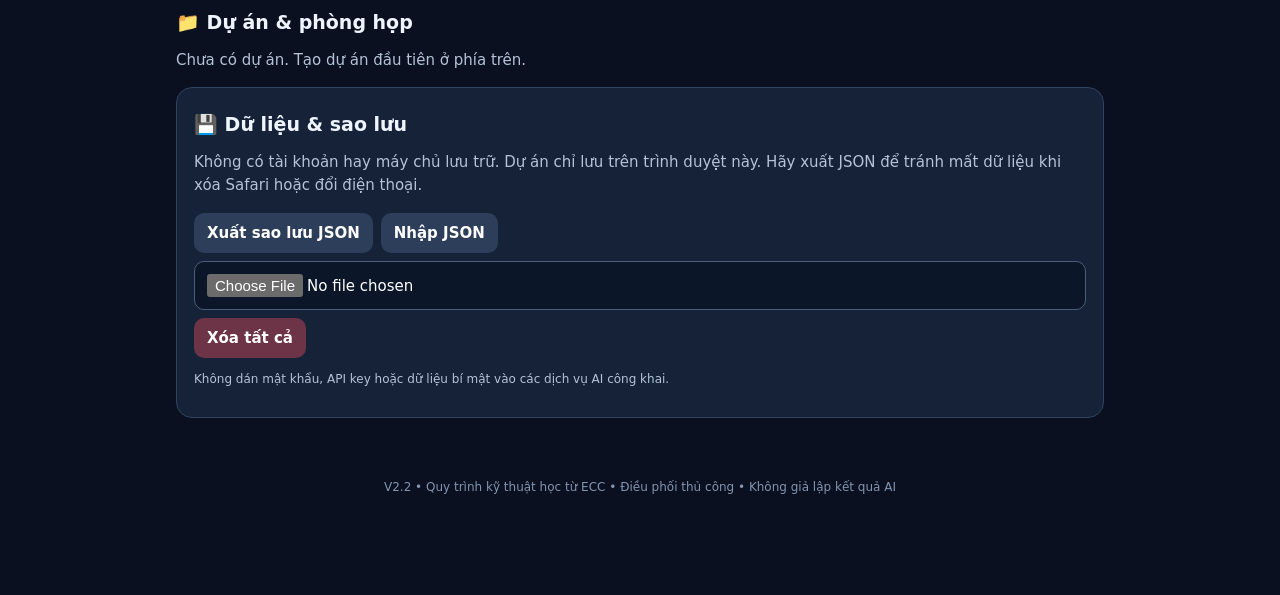
==== commit 92023f78: "Replace unavailable free reviewer and add model fallback" ====
--- a/index.html
+++ b/index.html
@@ -35,7 +35,7 @@
   <p class="hub-intro">Giao một việc. Phòng nội dung soạn bản nháp, phòng kiểm định sửa và bàn giao bản cuối.</p>
   <ul class="hub-rooms" aria-label="Tiến độ phòng tự động">
     <li id="room-writer"><h2>Phòng nội dung</h2><small>Gemma</small><span class="room-state">Chờ giao việc</span></li>
-    <li id="room-reviewer"><h2>Phòng kiểm định</h2><small>GPT-OSS</small><span class="room-state">Chờ bản nháp</span></li>
+    <li id="room-reviewer"><h2>Phòng kiểm định</h2><small>Nemotron</small><span class="room-state">Chờ bản nháp</span></li>
   </ul>
   <form id="run">
     <h2>Giao việc</h2>
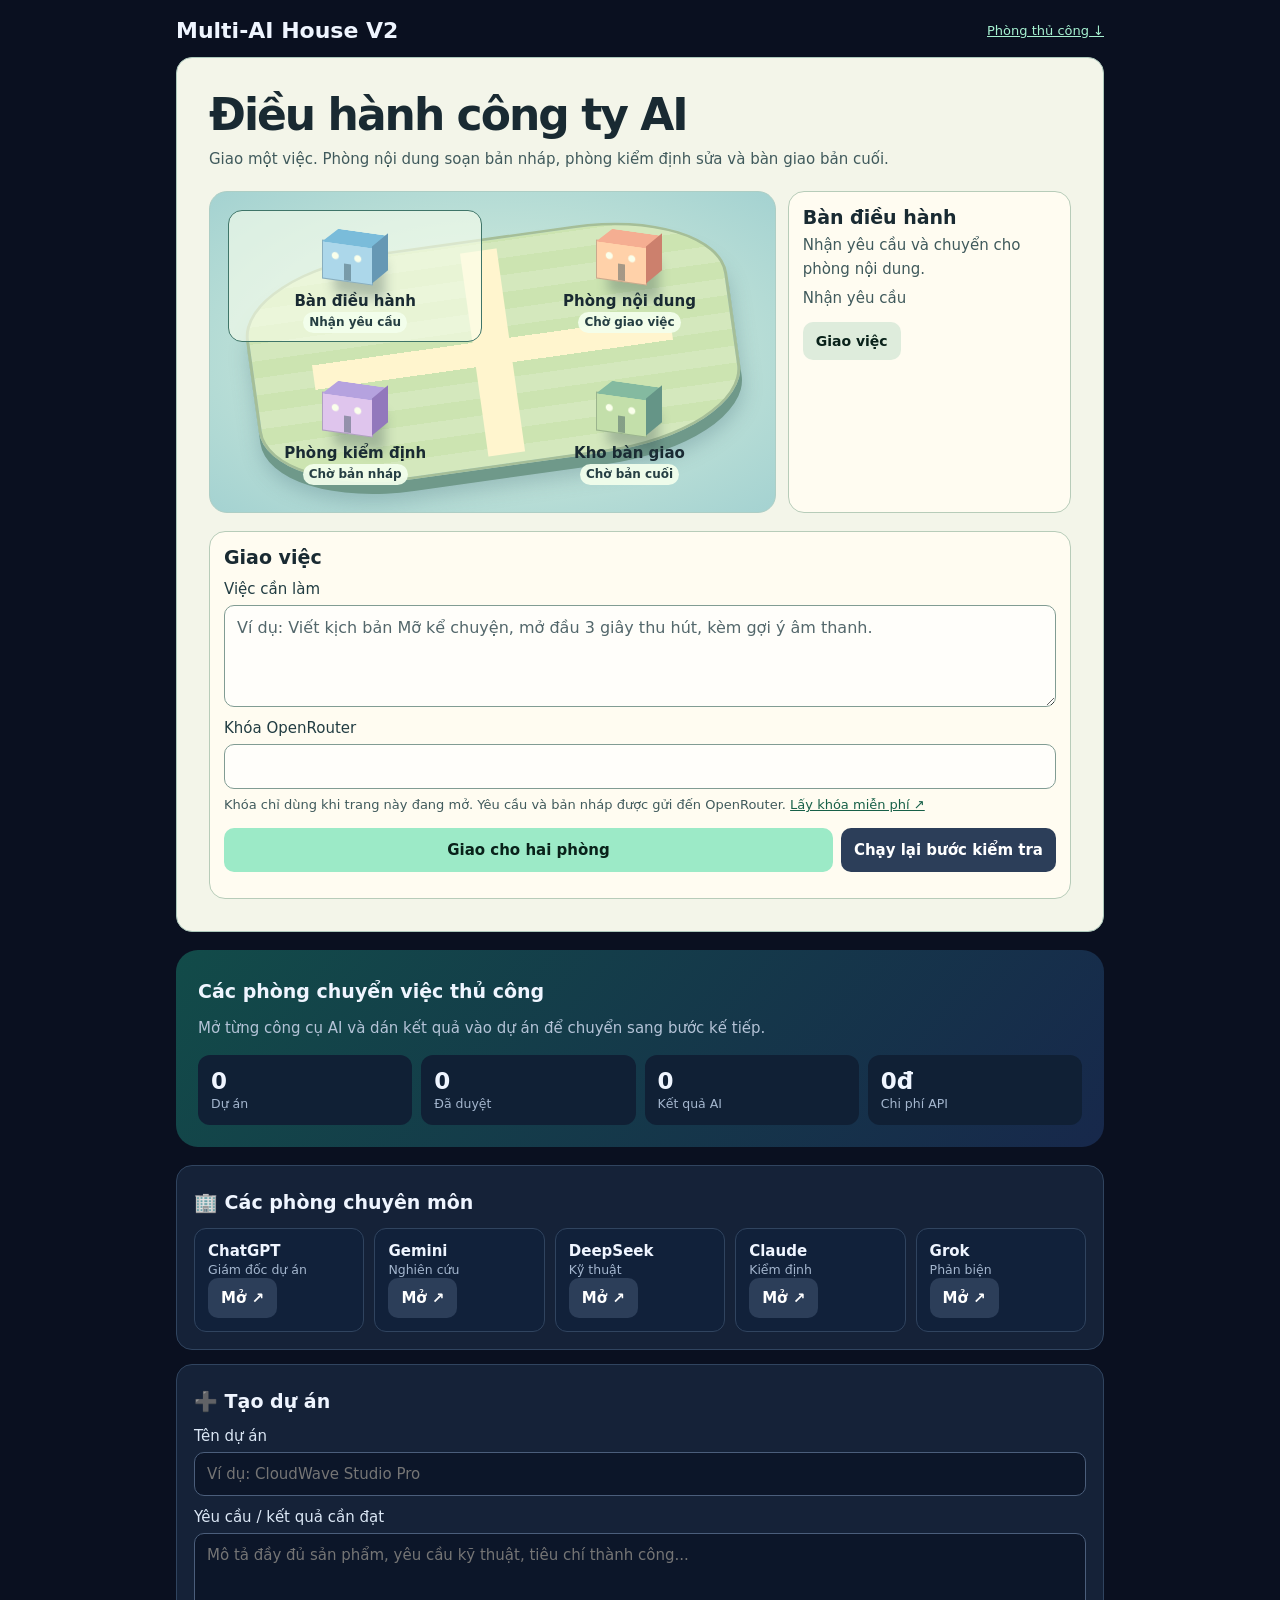
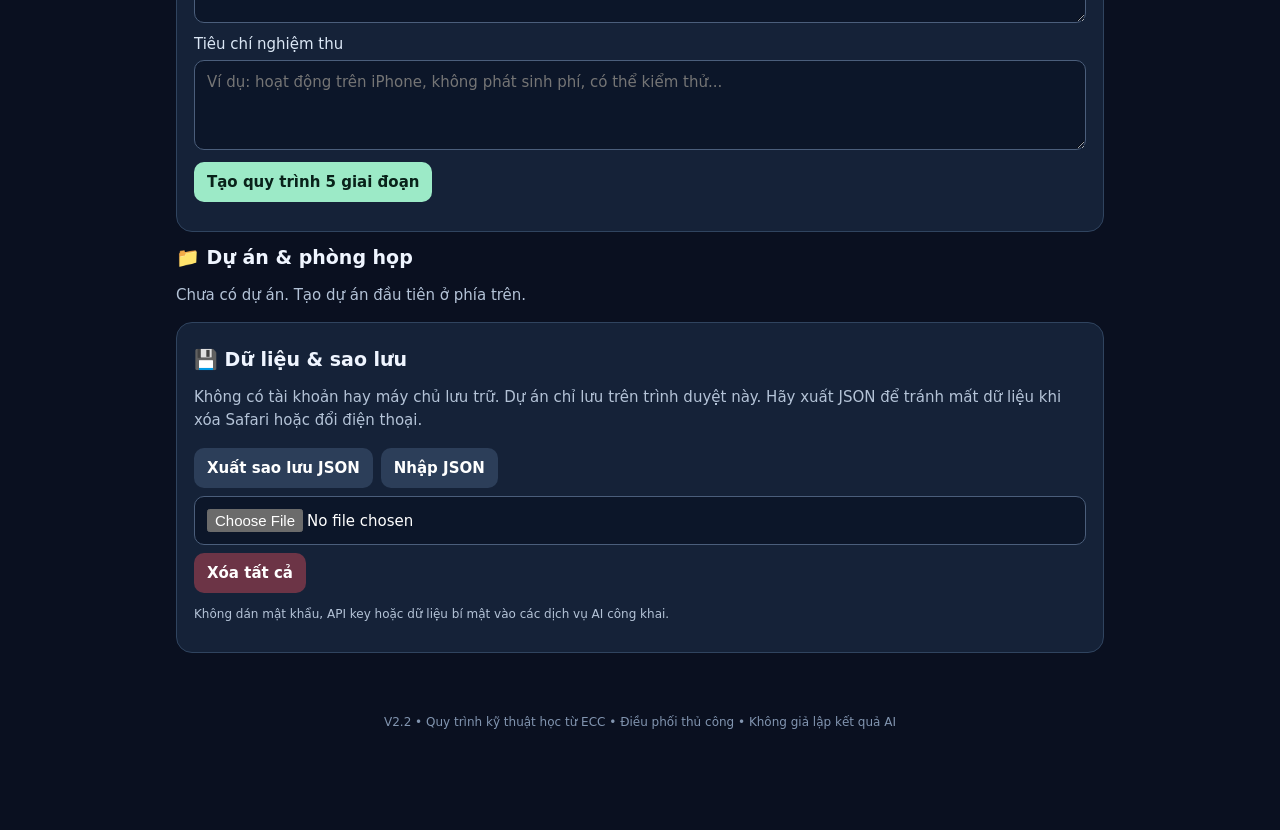
==== commit c1ebfa14: "Show AI workflow in an interactive company map" ====
--- a/index.html
+++ b/index.html
@@ -4,15 +4,6 @@
 #auto-hub h1 { margin: 0 0 8px; font-size: clamp(28px, 6vw, 44px); line-height: 1.14; letter-spacing: -.045em; }
 #auto-hub .hub-intro { margin: 0 0 20px; }
 .hub-nav { font-size: 13px; color: #a6f1d1; }
-.hub-rooms { display: grid; grid-template-columns: repeat(2, minmax(0,1fr)); list-style: none; padding: 0; margin: 0 0 18px; gap: 10px; }
-.hub-rooms li { border: 1px solid #355361; border-radius: 14px; padding: 12px; background: #132638; }
-.hub-rooms h2 { margin: 0 0 2px; font-size: 15px; }
-.hub-rooms small { color: #b4c3d7; }
-.hub-rooms .room-state { display: block; margin-top: 8px; font-size: 13px; color: #b4c3d7; }
-.hub-rooms li[data-state="working"], .hub-rooms li[data-state="done"] { border-color: #77c5a8; }
-.hub-rooms li[data-state="working"] .room-state, .hub-rooms li[data-state="done"] .room-state { color: #a6f1d1; }
-.hub-rooms li[data-state="error"] { border-color: #ef9c95; }
-.hub-rooms li[data-state="error"] .room-state { color: #ffc2bc; }
 #auto-hub form, #auto-hub #results { border: 1px solid #355361; border-radius: 16px; background: #0e192b; padding: 14px; }
 #auto-hub form h2 { margin: 0 0 8px; }
 #auto-hub input, #auto-hub textarea { font-size: 16px; }
@@ -26,17 +17,35 @@
 #auto-hub #results { margin-top: 12px; }
 #auto-hub #saved-brief { overflow-wrap: anywhere; white-space: pre-wrap; }
 #auto-hub .result { font: inherit; max-height: none; }
-</style><script type="module" src="./auto.js"></script></head><body><main><header>
+</style><link rel="stylesheet" href="./campus.css"><script type="module" src="./auto.js"></script></head><body><main><header>
   <div class="brand">Multi-AI House V2</div>
   <a class="hub-nav" href="#manual-rooms">Phòng thủ công ↓</a>
 </header>
 <section id="auto-hub" class="panel" aria-labelledby="auto-title">
   <h1 id="auto-title">Điều hành công ty AI</h1>
   <p class="hub-intro">Giao một việc. Phòng nội dung soạn bản nháp, phòng kiểm định sửa và bàn giao bản cuối.</p>
-  <ul class="hub-rooms" aria-label="Tiến độ phòng tự động">
-    <li id="room-writer"><h2>Phòng nội dung</h2><small>Gemma</small><span class="room-state">Chờ giao việc</span></li>
-    <li id="room-reviewer"><h2>Phòng kiểm định</h2><small>Nemotron</small><span class="room-state">Chờ bản nháp</span></li>
-  </ul>
+  <div class="campus">
+    <div class="campus-map" role="group" aria-label="Bản đồ công ty AI">
+      <button id="room-intake" class="campus-stop" type="button" aria-pressed="true" aria-controls="room-detail">
+        <span class="campus-building" aria-hidden="true"></span><strong>Bàn điều hành</strong><span class="room-state">Nhận yêu cầu</span>
+      </button>
+      <button id="room-writer" class="campus-stop" type="button" aria-pressed="false" aria-controls="room-detail">
+        <span class="campus-building" aria-hidden="true"></span><strong>Phòng nội dung</strong><span class="room-state">Chờ giao việc</span>
+      </button>
+      <button id="room-reviewer" class="campus-stop" type="button" aria-pressed="false" aria-controls="room-detail">
+        <span class="campus-building" aria-hidden="true"></span><strong>Phòng kiểm định</strong><span class="room-state">Chờ bản nháp</span>
+      </button>
+      <button id="room-delivery" class="campus-stop" type="button" aria-pressed="false" aria-controls="room-detail">
+        <span class="campus-building" aria-hidden="true"></span><strong>Kho bàn giao</strong><span class="room-state">Chờ bản cuối</span>
+      </button>
+    </div>
+    <section id="room-detail" class="campus-detail" aria-labelledby="room-detail-title">
+      <h2 id="room-detail-title">Bàn điều hành</h2>
+      <p id="room-detail-description">Nhận yêu cầu và chuyển cho phòng nội dung.</p>
+      <p id="room-detail-state">Nhận yêu cầu</p>
+      <a id="room-detail-link" class="linkbtn" href="#run">Giao việc</a>
+    </section>
+  </div>
   <form id="run">
     <h2>Giao việc</h2>
     <label for="brief">Việc cần làm</label>
--- a/campus.css
+++ b/campus.css
@@ -0,0 +1,144 @@
+#auto-hub {
+  color: #192a32;
+  border-color: #adc8bb;
+  background: #f3f5e9;
+}
+#auto-hub .hub-intro { color: #405a5c; }
+.campus { display: grid; gap: 12px; margin: 18px 0; }
+.campus-map {
+  position: relative;
+  display: grid;
+  grid-template-columns: repeat(2,minmax(0,1fr));
+  gap: clamp(9px,2vw,20px);
+  padding: 14px;
+  border: 1px solid #adcec5;
+  border-radius: 18px;
+  background: radial-gradient(ellipse at 50% 50%,#dcf2df,#a4d2d1);
+  isolation: isolate;
+  overflow: hidden;
+}
+.campus-map::before {
+  content: "";
+  position: absolute;
+  z-index: -1;
+  inset: 8% 7%;
+  border: 3px solid #a5be98;
+  border-radius: 30%;
+  background: repeating-linear-gradient(0deg,#d4e8bd 0 20px,#cce4b1 20px 40px);
+  box-shadow: 0 14px #6f998a, 0 23px 22px #315a6b45;
+  transform: rotate(-8deg) scaleY(.85);
+}
+.campus-map::after {
+  content: "";
+  z-index: -1;
+  position: absolute;
+  inset: 18% 18%;
+  background:
+    linear-gradient(90deg,transparent 45%,#fff5ce 45% 55%,transparent 55%),
+    linear-gradient(0deg,transparent 44%,#fff5ce 44% 56%,transparent 56%);
+  transform: rotate(-8deg);
+}
+#auto-hub .campus-stop {
+  --roof: #7abcda;
+  --front: #acd7ea;
+  --side: #6698b4;
+  position: relative;
+  display: grid;
+  justify-items: center;
+  align-content: end;
+  gap: 2px;
+  min-width: 0;
+  min-height: 117px;
+  padding: 8px 4px;
+  color: #192a32;
+  background: transparent;
+  border: 1px solid transparent;
+  border-radius: 14px;
+}
+#auto-hub .campus-stop[aria-pressed="true"] {
+  border-color: #3f7569;
+  background: #faffed9c;
+}
+#auto-hub .campus-stop:focus-visible { outline: 3px solid #174a44; outline-offset: 0; }
+#auto-hub .campus-stop[data-state="working"] { background: #fcffd9c9; }
+#auto-hub .campus-stop[data-state="error"] { background: #ffe6dfd9; }
+.campus-stop strong { font-size: clamp(12px,3vw,15px); line-height: 1.15; }
+.campus-stop .room-state {
+  font-size: 12px;
+  line-height: 1.25;
+  color: #263f43;
+  background: #f3ffedeb;
+  border-radius: 999px;
+  padding: 3px 6px;
+}
+.campus-stop[data-state="working"] .room-state { background: #fff2ad; color: #583900; }
+.campus-stop[data-state="done"] .room-state { background: #bee9ce; color: #144b39; }
+.campus-stop[data-state="error"] .room-state { background: #ffccc2; color: #702c20; }
+#auto-hub #room-writer { --roof: #f5ae92; --front: #ffd1a9; --side: #cc806d; }
+#auto-hub #room-reviewer { --roof: #b5a2df; --front: #dfc5ed; --side: #9278bc; }
+#auto-hub #room-delivery { --roof: #84baa0; --front: #c3dfaa; --side: #659587; }
+.campus-building {
+  position: relative;
+  display: block;
+  width: 51px;
+  height: 39px;
+  margin: 14px 15px 9px 0;
+  border: 1px solid #192a323d;
+  transform: skewY(8deg);
+  background:
+    radial-gradient(circle at 25% 36%,#faffeb 0 3px,transparent 4px),
+    radial-gradient(circle at 71% 36%,#faffeb 0 3px,transparent 4px),
+    linear-gradient(90deg,transparent 43%,#3a535c74 43% 58%,transparent 58%) bottom/100% 45% no-repeat,
+    var(--front);
+  box-shadow: 12px 13px 12px #38525152;
+}
+.campus-building::before, .campus-building::after {
+  content: "";
+  position: absolute;
+}
+.campus-building::before {
+  inset: -14px -16px auto -1px;
+  height: 15px;
+  background: var(--roof);
+  clip-path: polygon(0 100%,76% 100%,100% 0,25% 0);
+}
+.campus-building::after {
+  height: 100%;
+  width: 16px;
+  left: 100%;
+  top: -1px;
+  background: var(--side);
+  transform: skewY(-44deg);
+  transform-origin: top left;
+}
+.campus-stop[data-state="working"] .campus-building {
+  animation: campus-working 1.6s ease-in-out infinite;
+}
+@keyframes campus-working {
+  50% { transform: translateY(-4px) skewY(8deg); }
+}
+.campus-detail {
+  min-width: 0;
+  border: 1px solid #b7ccb9;
+  border-radius: 16px;
+  padding: 14px;
+  background: #fffcf1;
+}
+.campus-detail h2 { margin: 0 0 6px; }
+.campus-detail p { margin: 6px 0; color: #405a5c; overflow-wrap: anywhere; }
+#auto-hub .campus-detail .linkbtn { margin-top: 6px; font-size: 14px; background: #deecdc; }
+#auto-hub form, #auto-hub #results { background: #fffcf1; border-color: #b7ccb9; }
+#auto-hub form label { color: #223d43; }
+#auto-hub form input, #auto-hub form textarea { color: #182e35; background: #fffefa; border-color: #819c93; }
+#auto-hub form input::placeholder, #auto-hub form textarea::placeholder { color: #53676b; }
+#auto-hub #key-help, #auto-hub #status, #auto-hub #saved-brief { color: #405a5c; }
+#auto-hub #key-help a, #auto-hub summary { color: #176048; }
+#auto-hub .result { color: #192a32; background: #e8efe3; }
+@media (min-width:680px) {
+  .campus { grid-template-columns: 2fr 1fr; align-items: stretch; }
+  .campus-map { padding: 18px; }
+  #auto-hub .campus-stop { min-height: 132px; }
+}
+@media (prefers-reduced-motion: reduce) {
+  .campus-stop[data-state="working"] .campus-building { animation: none; }
+}
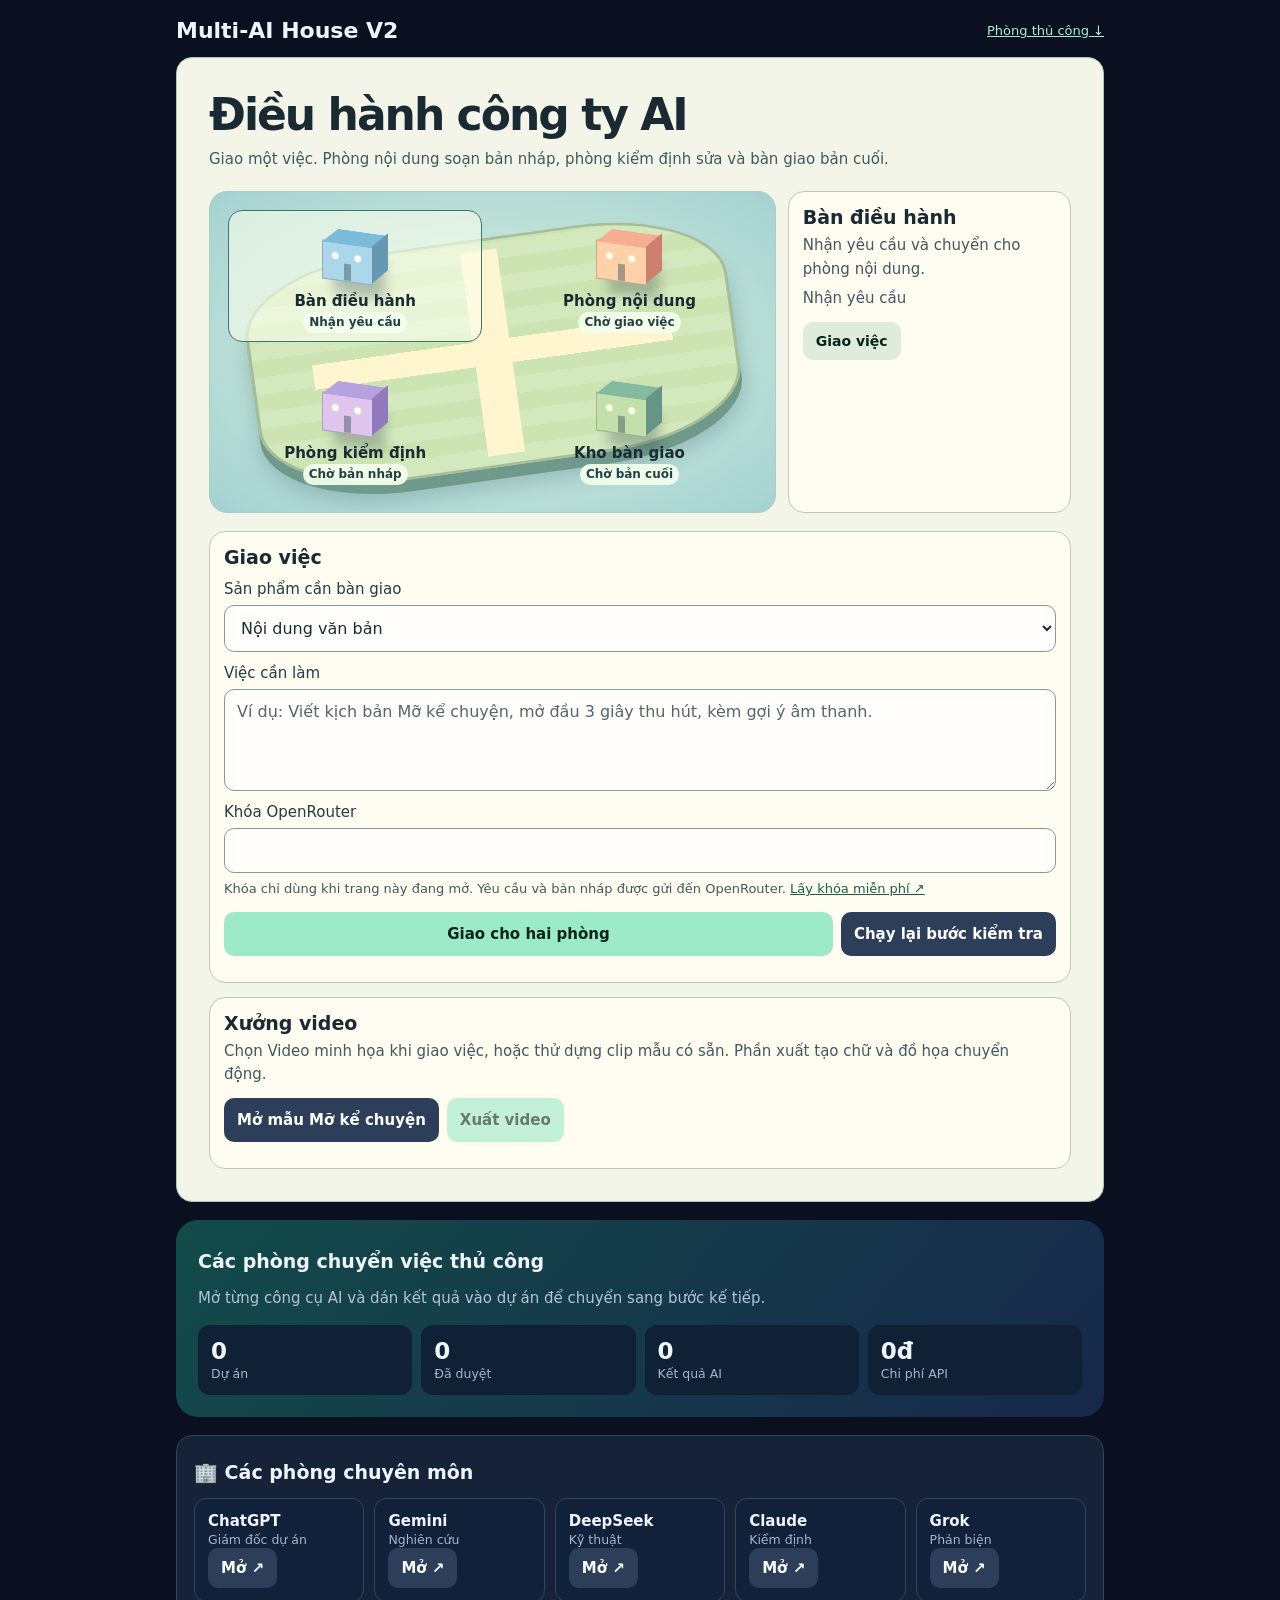
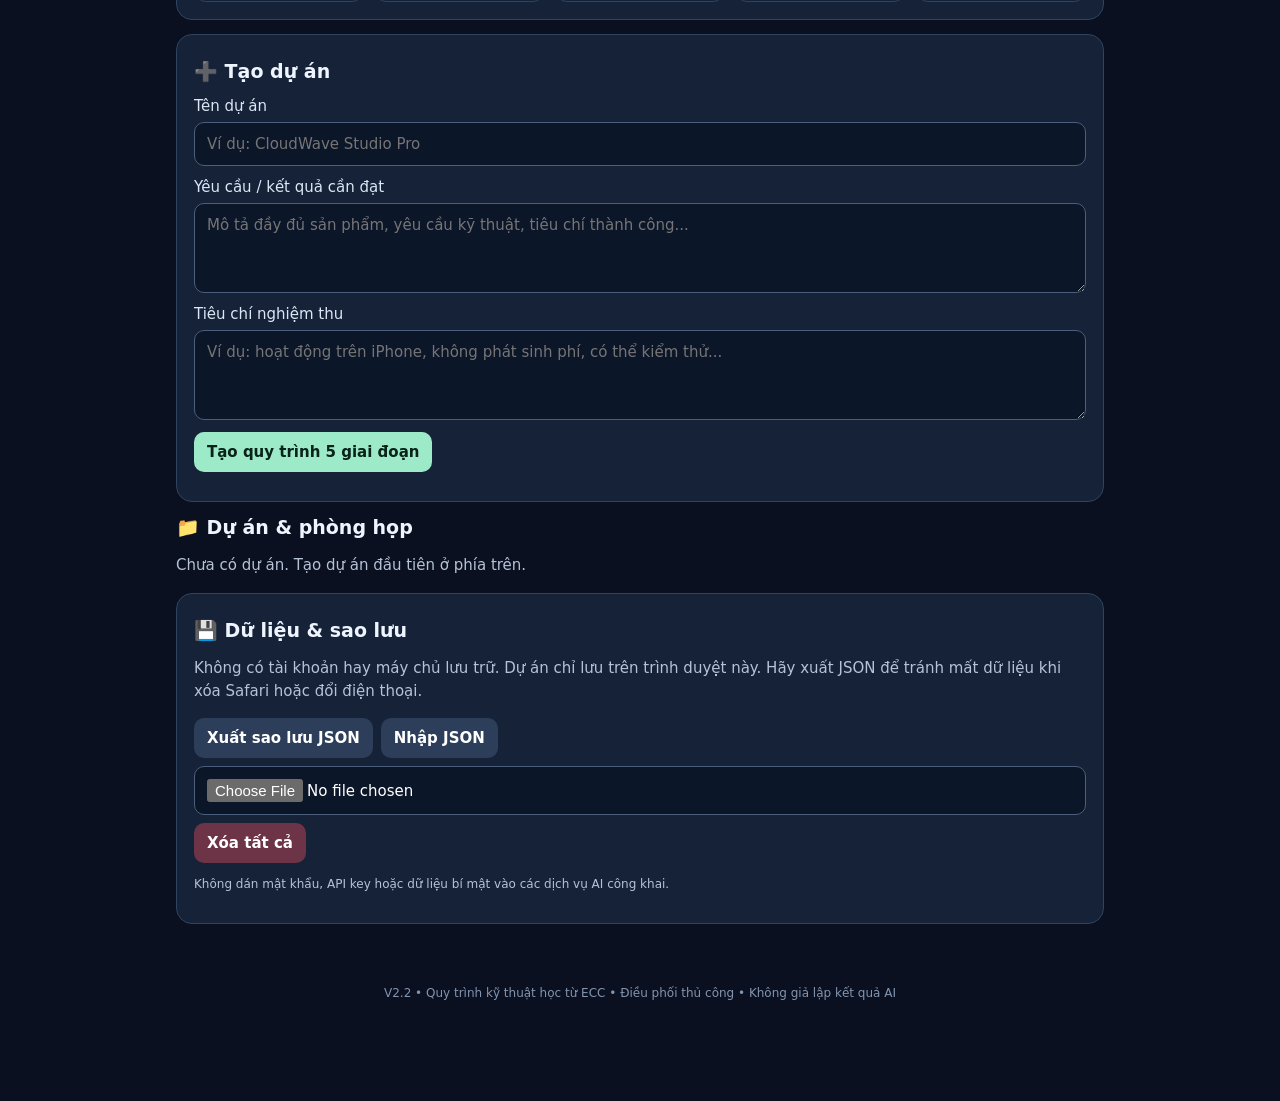
==== commit b23a13f0: "Render downloadable vertical video from the reviewed storyboard" ====
--- a/index.html
+++ b/index.html
@@ -48,6 +48,8 @@
   </div>
   <form id="run">
     <h2>Giao việc</h2>
+    <label for="work-kind">Sản phẩm cần bàn giao</label>
+    <select id="work-kind"><option value="text">Nội dung văn bản</option><option value="video">Video minh họa dọc</option></select>
     <label for="brief">Việc cần làm</label>
     <textarea id="brief" rows="4" maxlength="6000" placeholder="Ví dụ: Viết kịch bản Mỡ kể chuyện, mở đầu 3 giây thu hút, kèm gợi ý âm thanh."></textarea>
     <label for="key">Khóa OpenRouter</label>
@@ -68,6 +70,18 @@
       <pre id="draft" class="result"></pre>
     </details>
   </section>
+  <section id="studio" class="studio" aria-labelledby="studio-title">
+    <h2 id="studio-title">Xưởng video</h2>
+    <p>Chọn Video minh họa khi giao việc, hoặc thử dựng clip mẫu có sẵn. Phần xuất tạo chữ và đồ họa chuyển động.</p>
+    <div class="bar">
+      <button type="button" id="studio-sample" class="alt">Mở mẫu Mỡ kể chuyện</button>
+      <button type="button" id="studio-export" disabled>Xuất video</button>
+      <a id="studio-download" class="linkbtn" hidden>Tải video</a>
+    </div>
+    <p id="studio-status" aria-live="polite"></p>
+    <canvas width="720" height="1280" aria-label="Xem trước phân cảnh đầu" hidden></canvas>
+    <video controls playsinline preload="metadata" hidden></video>
+  </section>
 </section>
 <section id="manual-rooms" class="hero">
   <h2>Các phòng chuyển việc thủ công</h2>
--- a/campus.css
+++ b/campus.css
@@ -142,3 +142,10 @@
 @media (prefers-reduced-motion: reduce) {
   .campus-stop[data-state="working"] .campus-building { animation: none; }
 }
+
+#auto-hub form select { font-size: 16px; color: #182e35; background: #fffefa; border-color: #819c93; }
+#auto-hub .studio { margin-top: 14px; padding: 14px; border: 1px solid #b7ccb9; border-radius: 16px; background: #fffcf1; }
+#auto-hub .studio h2 { margin: 0 0 6px; }
+#auto-hub .studio p { color: #405a5c; margin: 6px 0; }
+#auto-hub .studio canvas, #auto-hub .studio video { width: min(100%, 290px); height: auto; border-radius: 12px; }
+#auto-hub .studio [hidden] { display: none; }
